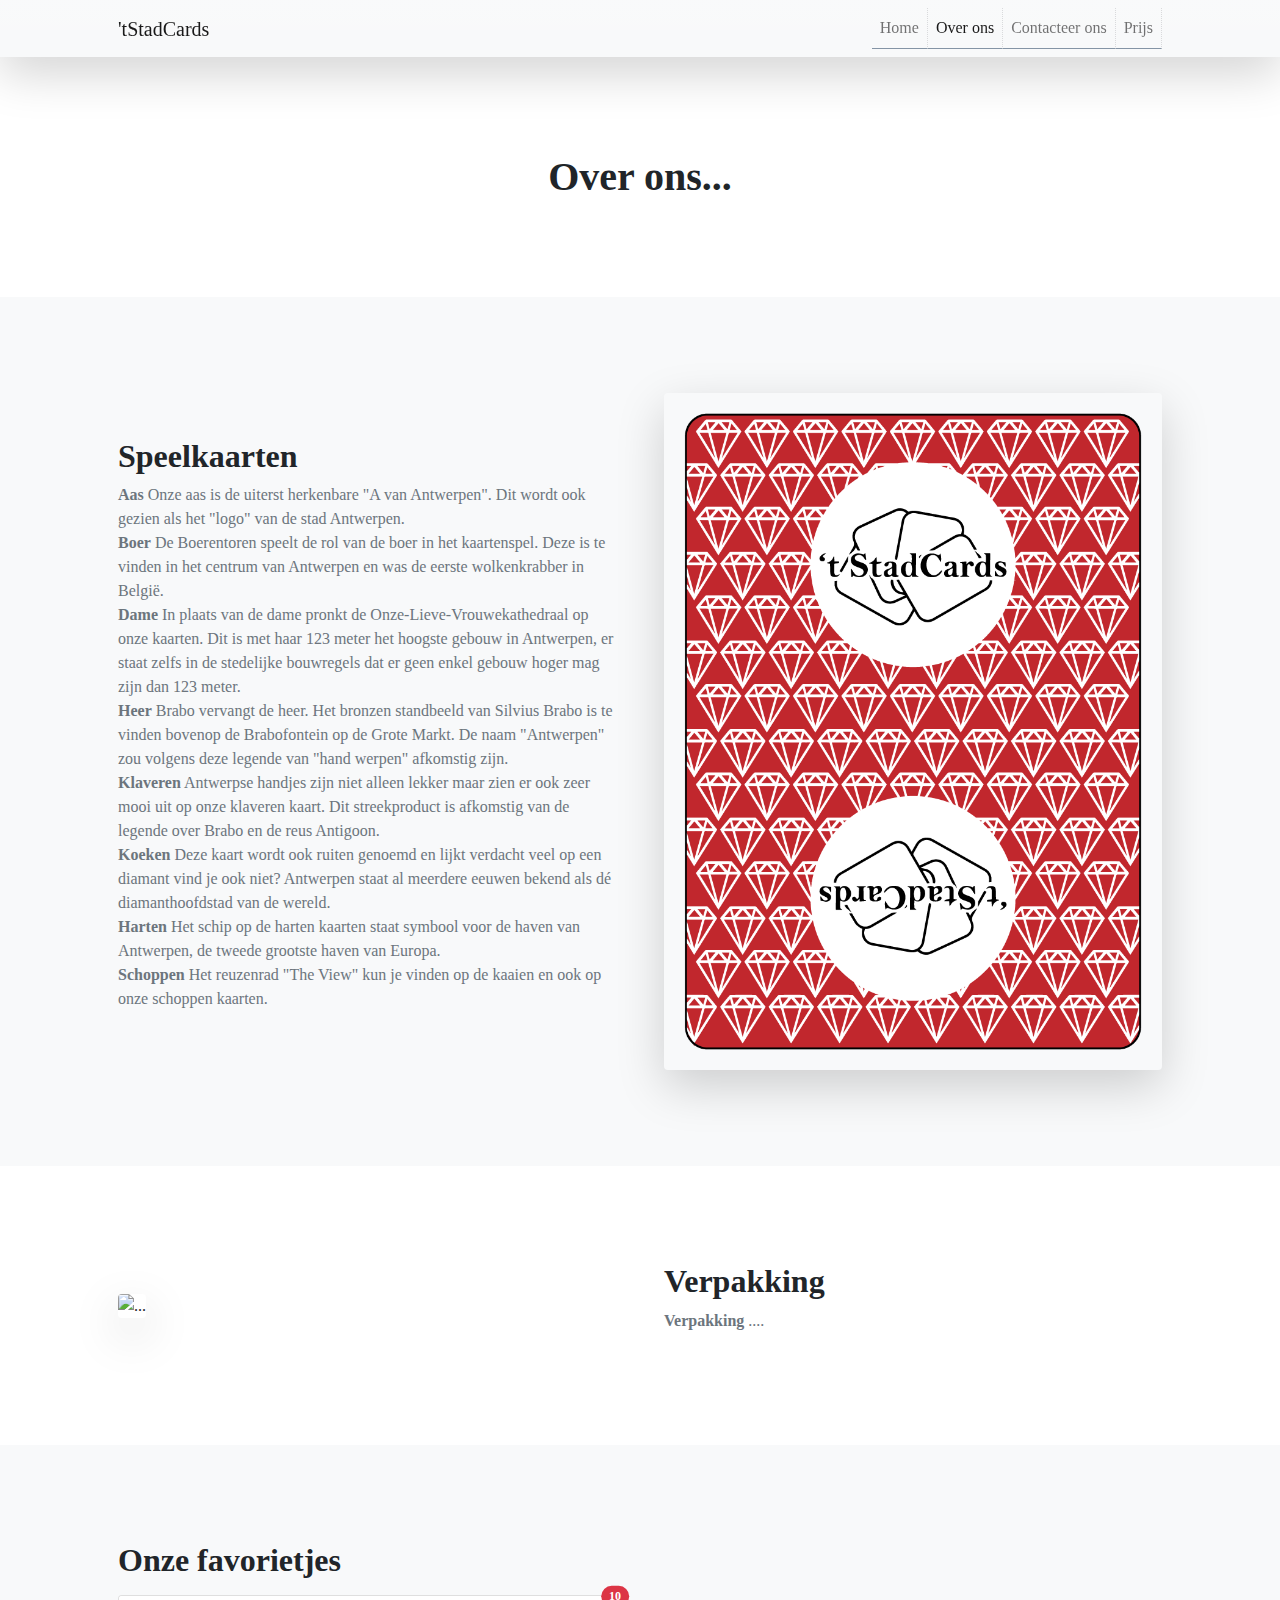
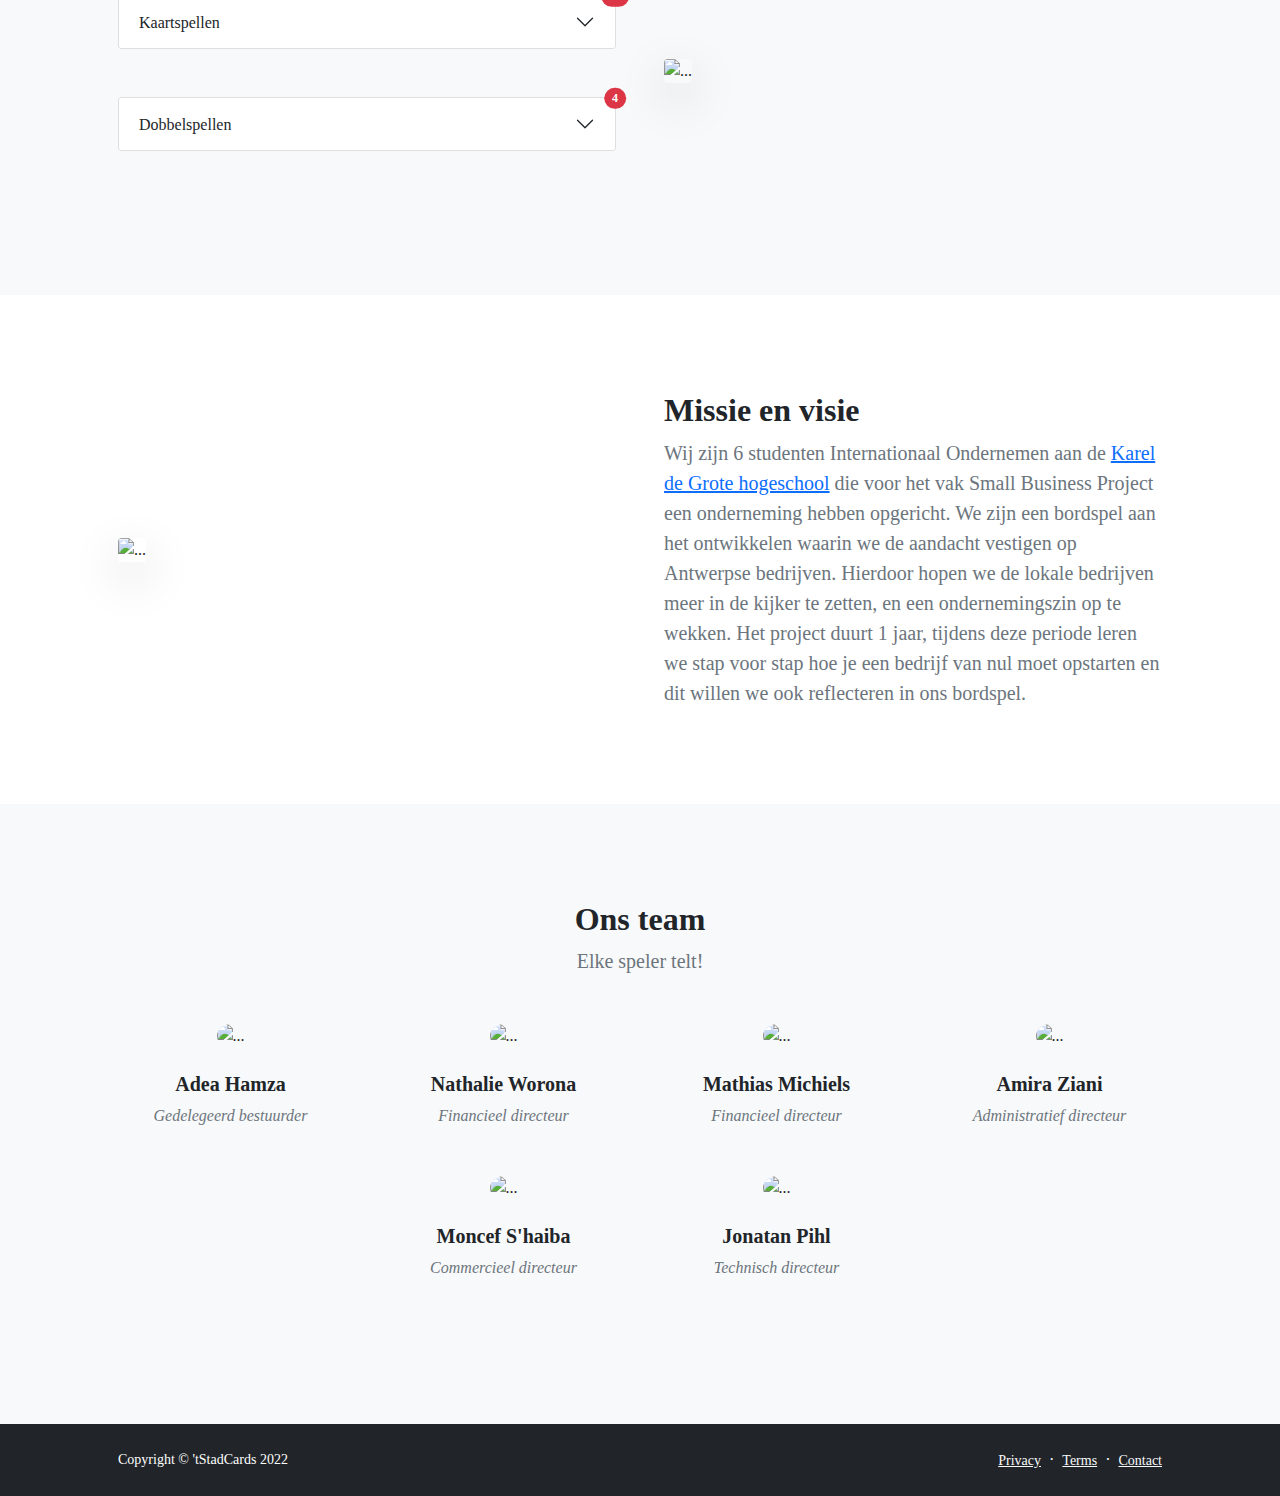
==== about.html @ 0d58ebf9 "Update about.html" ====
<!DOCTYPE html>
<html lang="en">
    <head>
        <meta charset="utf-8" />
        <meta name="viewport" content="width=device-width, initial-scale=1, shrink-to-fit=no" />
        <meta name="description" content="" />
        <meta name="author" content="" />
        <title>-= 'tStadCards =-</title>
        <!-- Fontawesome -->
        <link rel="stylesheet" type="text/css" href="https://use.fontawesome.com/releases/v6.1.1/css/all.css">
        <!-- Favicon-->
        <link rel="icon" type="image/x-icon" href="assets/favicon.ico" />
        <!-- Bootstrap icons-->
        <link href="https://cdn.jsdelivr.net/npm/bootstrap-icons@1.5.0/font/bootstrap-icons.css" rel="stylesheet" />
        <!-- Core theme CSS (includes Bootstrap)-->
        <link href="css/styles.css" rel="stylesheet" />
        
    </head>
    <body class="d-flex flex-column">
        <main class="flex-shrink-0">
            <!-- Navigation-->
            <nav class="navbar navbar-expand-lg navbar-light bg-light bg-gradient sticky-top shadow-lg">
                <div class="container px-5">
                    <a class="navbar-brand" href="index.html">'tStadCards</a>
                    <button class="navbar-toggler" type="button" data-bs-toggle="collapse" data-bs-target="#navbarSupportedContent" aria-controls="navbarSupportedContent" aria-expanded="false" aria-label="Toggle navigation"><span class="navbar-toggler-icon"></span></button>
                    <div class="collapse navbar-collapse" id="navbarSupportedContent">
                        <ul class="navbar-nav ms-auto mb-2 mb-lg-0">
                            <li class="nav-item"><a class="nav-link nav-tabs" href="index.html">Home</a></li>
                            <li class="nav-item"><a class="nav-link nav-tabs active" href="about.html">Over ons</a></li>
                            <li class="nav-item"><a class="nav-link nav-tabs" href="contact.html">Contacteer ons</a></li>
                            <li class="nav-item"><a class="nav-link nav-tabs" href="pricing.html">Prijs</a></li>
                        </ul>
                    </div>
                </div>
            </nav>
            <!-- Header-->
            <header class="py-5">
                <div class="container px-5">
                    <div class="row justify-content-center">
                        <div class="col-lg-8 col-xxl-6">
                            <div class="text-center my-5">
                                <h1 class="fw-bolder mb-3">Over ons...</h1>
                                <!-- <p class="lead fw-normal text-muted mb-4">...</p>
                                <a class="btn btn-primary btn-lg" href="#scroll-target">(Volgt nog)</a> -->
                            </div>
                        </div>
                    </div>
                </div>
            </header>
            <!-- About section Spelkaarten-->
            <section class="py-5 bg-light" id="spelkaarten">
                <div class="container px-5 my-5">
                    <div class="row gx-5 align-items-center">
                        <div class="col-lg-6  order-first order-lg-last"><img class="img-fluid rounded mb-5 mb-lg-0 shadow-lg" height="400" src="./images/Kaartspel Nathaly-53.png" alt="..." /></div>
                        <div class="col-lg-6">
                            <h2 class="fw-bolder">Speelkaarten</h2>
                            <p class="lead fw-normal text-muted mb-0">
                                <p class="fw-normal text-muted mb-0"><b>Aas</b> Onze aas is de uiterst herkenbare "A van Antwerpen". Dit wordt ook gezien als het "logo" van de stad Antwerpen.</p>
                                <p class="fw-normal text-muted mb-0"><b>Boer</b> De Boerentoren speelt de rol van de boer in het kaartenspel. Deze is te vinden in het centrum van Antwerpen en was de eerste wolkenkrabber in België.</p>
                                <p class="fw-normal text-muted mb-0"><b>Dame</b> In plaats van de dame pronkt de Onze-Lieve-Vrouwekathedraal op onze kaarten. Dit is met haar 123 meter het hoogste gebouw in Antwerpen, er staat zelfs in de stedelijke bouwregels dat er geen enkel gebouw hoger mag zijn dan 123 meter.</p>
                                <p class="fw-normal text-muted mb-0"><b>Heer</b> Brabo vervangt de heer. Het bronzen standbeeld van Silvius Brabo is te vinden bovenop de Brabofontein op de Grote Markt. De naam "Antwerpen" zou volgens deze legende van "hand werpen" afkomstig zijn.</p>

                                <p class="fw-normal text-muted mb-0"><b>Klaveren</b> Antwerpse handjes zijn niet alleen lekker maar zien er ook zeer mooi uit op onze klaveren kaart. Dit streekproduct is afkomstig van de legende over Brabo en de reus Antigoon.</p>
                                <p class="fw-normal text-muted mb-0"><b>Koeken</b> Deze kaart wordt ook ruiten genoemd en lijkt verdacht veel op een diamant vind je ook niet? Antwerpen staat al meerdere eeuwen bekend als dé diamanthoofdstad van de wereld.</p>
                                <p class="fw-normal text-muted mb-0"><b>Harten</b> Het schip op de harten kaarten staat symbool voor de haven van Antwerpen, de tweede grootste haven van Europa.</p>
                                <p class="fw-normal text-muted mb-0"><b>Schoppen</b> Het reuzenrad "The View" kun je vinden op de kaaien en ook op onze schoppen kaarten.</p>
                            </p>
                        </div>
                    </div>
                </div>
            </section>
            <!-- About section Verpakking-->
            <section class="py-5" id="verpakking">
                <div class="container px-5 my-5">
                    <div class="row gx-5 align-items-center">
                        <div class="col-lg-6"><img class="img-fluid rounded mb-5 mb-lg-0 shadow-lg" height="400" src="https://images.unsplash.com/photo-1577705998148-6da4f3963bc8" alt="..." /></div>
                        <div class="col-lg-6">
                            <h2 class="fw-bolder">Verpakking</h2>
                            <p class="lead fw-normal text-muted mb-0">
                                <p class="fw-normal text-muted mb-0"><b>Verpakking</b> .... </p>
                                <!-- <p class="fw-normal text-muted mb-0"><b>Waterpoort:</b> Neen, deze pion is niet de Arc de Triomphe. Dit is de Waterpoort, te vinden op de Gillisplaats in 't Zuid. In 1624 werd ze opgericht als ereboog voor koning Filips IV, de poort is gebouwd op de Vlasmarkt door Hubrecht van den Eynde. Hoewel het onderwerp aan Rubens wordt toegeschreven, is er geen bewijs van zijn betrokkenheid. Ze kreeg de bijnaam “de wandelende poort doordat ze zoveel is verplaatst. </p>
                                <p class="fw-normal text-muted mb-0"><b>Boerentoren:</b> Iedereen die al eens in Antwerpen is geweest zal dit gebouw zeker al eens hebben gezien. Het bouwwerk was voltooid in 1931 en was de eerste wolkenkrabber in België en destijds ook het hoogste torengebouw in Europa. Vroeger in Antwerpen werd ook gezegd dat hij zijn naam heeft gekregen doordat hij gebouwd was met het geld dat gestolen was van de boeren. </p>
                                <p class="fw-normal text-muted mb-0"><b>Brabofontein:</b> Het bronzen standbeeld van Silvius Brabo te vinden voor het stadhuis op de Grote Markt is zonder sprake een van de meest iconische bezienswaardigheden van Antwerpen. Afkomstig van de legende van Brabo waar er een reus is genaamd Druon Antigoon die de hand van onwillige tolbetalers afhakte en in de Schelde wierp. Brabo doodde de reus en hakte diens hand af, welke hij in de rivier gooide. Antwerpen zou volgens deze legende van “Hand werpen” afkomstig zijn. </p>
                                <p class="fw-normal text-muted mb-0"><b>Lange Wapper:</b> Aan de ingang van het Steen, het oudst bewaarde gebouw van Antwerpen, vind je een standbeeld van een lange man. Dit is Lange Wapper, afkomstig van vele sagen waar hij de kwelgeest in speelt. Hij is berucht door 's nachts dronkaards te achtervolgen. Eerst is hij klein, maar hij kan zich steeds groter maken tot hij groter is dan de huizen. </p>
                                <p class="fw-normal text-muted mb-0"><b>Peter Paul Rubens:</b> Hij wordt gezien als een van de grootste barokschilders aller tijden en was ook de allereerste Vlaming die een eigen standbeeld kreeg. Dit standbeeld is te vinden recht in het midden van de Groenplaats, omringd door veel gezellige restaurants en cafés is dit een van de gezelligste plekken van 't Stad.  </p>
                                <p class="fw-normal text-muted mb-0"><b>MAS:</b> Gelegen in de oude haven op het Eilandje en met in de buurt de “Room of Riddles” escaperoom, Red Star Line museum, Het Stadsmagazijn en talloze cafés en restaurants, is dit de perfecte locatie voor een leuk uitstapje of teambuilding. </p> -->
                            </p>
                        </div>
                    </div>
                </div>
            </section>
            <!-- About section Spelregels-->
            <section class="py-5 bg-light" id="spelregels">
                <div class="container px-5 my-5">
                    <div class="row gx-5 align-items-center">
                        <div class="col-lg-6 order-first order-lg-last"><img class="img-fluid rounded mb-5 mb-lg-0 shadow-lg" height="400" src="https://images.unsplash.com/photo-1580893211123-627e0262be3a" alt="..." /></div>
                        <div class="col-lg-6">
                            <!-- <h2 class="fw-bolder">Onze favorietjes</h2> -->
                            <h2 class="fw-bolder mb-3">Onze favorietjes</h2>

                            <p class="lead fw-normal text-muted mb-0">
                                <div class="accordion mb-5" id="accordionMain_kaart">
                                    <div class="accordion-item">
                                        <h3 class="accordion-header" id="headingMain"><button class="accordion-button collapsed" type="button" data-bs-toggle="collapse" data-bs-target="#collapseMain" aria-expanded="false" aria-controls="collapseMain">Kaartspellen <div class="position-absolute top-0 start-100 translate-middle badge rounded-pill bg-danger">10</div></button></h3>
                                        <div class="accordion-collapse collapse" id="collapseMain" aria-labelledby="headingMain" data-bs-parent="#accordionMain_kaart">
                                            <div class="accordion-body">
                                                <div class="accordion mb-5" id="accordion_kaart">
                                                    <div class="accordion-item">
                                                        <h3 class="accordion-header" id="headingOne"><button class="accordion-button collapsed" type="button" data-bs-toggle="collapse" data-bs-target="#collapseOne" aria-expanded="false" aria-controls="collapseOne">Paardenrace</button></h3>
                                                        <div class="accordion-collapse collapse" id="collapseOne" aria-labelledby="headingOne" data-bs-parent="#accordion_kaart">
                                                            <div class="accordion-body">
                                                                <p><strong>Drankspel Paardenrace - De Spelregels!</strong><br>
                                                                Het drankspel komt voort vanuit het inzetten op paarden bij wedstrijden. Tijdens het spel zit je in een paardenrace en met goed geluk behaalt jou paard als eerste de eindstreep voor de andere paarden! Het paard dat als eerst over de eindstreep galoppeert, heeft gewonnen. De andere inzetten moeten de inzet van het winnende paard drinken. Hoe werkt het nou precies? Lees snel verder!
                                                                </p>
                                                                
                                                                <p><strong>Wat heb je nodig voor Paardenrace?</strong><br>
                                                                Je hebt de volgende dingen nodig bij het drankspel paardenrace:
                                                                <ul>
                                                                    <li>Een pakje speelkaarten zonder jokers (zie onze speciale edities kaartspellen)</li>
                                                                    <li>Drank: bier, wijn en/of shots</li>
                                                                    <li>Een gezellige groep spelers van 4 personen</li>
                                                                </ul>
                                                                </p>

                                                                <p><strong>Spelverloop Paardenrace drankspel</strong><br>
                                                                Bij het paardenrace drankspel leg je de vier azen op een rij. Iedere speler kiest een aas, dit is zijn of haar paard: schoppen, klaver, harten of ruiten. Iedere speler zet je een aantal slokken in op de gekozen aas. Dit is de inzet op jouw “paard”, deze inzet betaald je door deze slokken zelf (vooraf aan het spel) te drinken.
                                                                </p>

                                                                <p><strong>Stap voor stap paardenrace drankspel</strong>
                                                                <ul>
                                                                    <li>Schud de kaarten, maar houd de azen nog even apart.</li>
                                                                    <li>Leg zeven kaarten onder elkaar (horizontaal) op de kop op tafel neer.</li>
                                                                    <li>Leg hieronder de vier azen open op tafel.</li>
                                                                    <li>Iedere speler pakt om de beurt een kaart van de stapel. Kijk welke soort de kaart is: schoppen, klaver, harten of ruiten. Als de soort van de kaart overeen komt met het “paard” waar jij op in hebt gezet, mag jouw aas een stap naar voren. Hiermee komt jouw aas op dezelfde rij als de eerste van de zeven omgekeerde kaarten.</li>
                                                                    <li>Wanneer alle paarden (de azen) langs de eerste kaart zijn gegaloppeerd, wordt deze eerste kaart omgedraaid. Bekijk dan opnieuw het soort van deze kaart, is dit het soort van jouw paard? Dan moet je een stap naar achteren!</li>
                                                                    <li>Wie als eerst de zevende kaart passeert en dus over de finish gaat, wint. De spelers van wie het paard heeft verloren, moeten de inzet van de winnaar én hun eigen inzet drinken! Proost!</li>
                                                                </ul>
                                                                </p>
                                                            </div>
                                                        </div>
                                                    </div>
                                                    <div class="accordion-item">
                                                        <h3 class="accordion-header" id="headingTwo"><button class="accordion-button collapsed" type="button" data-bs-toggle="collapse" data-bs-target="#collapseTwo" aria-expanded="false" aria-controls="collapseTwo">Circle of death/Kingsen</button></h3>
                                                        <div class="accordion-collapse collapse" id="collapseTwo" aria-labelledby="headingTwo" data-bs-parent="#accordion_kaart">
                                                            <div class="accordion-body">
                                                                <!-- https://drankspelletjes.be/drankspelletjes/104 -->
                                                                <p><strong>Circle of death/Kingsen - Uitleg</strong></p>

                                                                <p>Circle of Death is een echte klassieker en wie het al gespeeld heeft, weet wel waarom. Het leidt tot hilarische situaties, kan met heel grote groepen gespeeld worden en elk spel is anders.</p>
                                                                <p>De <strong>setup</strong> is simpel: een gevuld glas in het midden van de tafel omringd door een spel gedekte kaarten. Als je veel tijd hebt, kan je er ook 2 gebruiken. Pas wel op! De kaarten moeten een cirkel zonder onderbreking vormen. Eventuele jokers haal je er uit.</p>
                                                                <p>Het <strong>verloop</strong> van het spel: elk om de beurt trekt een speler een kaart tot iemand ervoor zorgt dat er een gat in de cirkel komt. Deze onhandige speler moet het glas in het midden binnenkappen. Aan elke kaart hangt een actie vast die direct uitgevoerd moet worden door wie hem getrokken heeft. De kleur van de kaart maakt niet uit.</p>
                                                                <p>Dit zijn alle acties:<br>
                                                                    <ul>
                                                                        <li><strong>2 for you</strong> je deelt een slok uit.</li>
                                                                        <li><strong>3 for me</strong>: je neemt zelf een slok.</li>
                                                                        <li><strong>4 to the floor</strong>: elke speler moet zo snel mogelijk de vloer aanraken. De laatste die hierin slaagt, neemt een slok.</li>
                                                                        <li><strong>5 for the wives</strong>: elke vrouw die meespeelt, drinkt een slok.</li>
                                                                        <li><strong>6 for the dicks</strong>: elke man die meespeelt, drinkt een slok.</li>
                                                                        <li><strong>7 to heaven</strong>: zelfde als 4, maar bij een 7 moet iedereen naar boven wijzen.</li>
                                                                        <li><strong>8 pick a mate</strong>: je kiest iemand uit om jouw 'drinking mate' te zijn. Vanaf nu als 1 van jullie 2 moet drinken, moet de andere ook drinken.</li>
                                                                        <li><strong>9 for the rhyme</strong>: je kiest een woord uit waarna de speler na jou er een rijmwoord op moet zeggen. De speler daarna ook, enzovoort. Als je niets meer weet of iets zegt dat al gezegd is, moet je drinken!</li>
                                                                        <li><strong>Categorie (10)</strong>: zelfde als 9, maar je kiest een categorie waarvan men iets moet opsommen, bv. automerken of diersoorten.</li>
                                                                        <li><strong>Regel (bij een boer)</strong>: je verzint een regel die voor de rest van het spel door iedereen gevolgd moet worden. Wees creatief! De standaardstraf voor wie een regel breekt, is een slok drinken, maar ook hierin kan je variëren.</li>
                                                                        <li><strong>Question Bitch (bij een dame)</strong>: tot dat iemand anders een dame trekt, heb jij de eer question bitch te zijn. Iedereen die een antwoord geeft als je hen een vraag stelt, moet drinken.</li>
                                                                        <li><strong>Thumb King (bij een koning)</strong>: op elk moment mag je als thumb king je duim op tafel leggen en de rest van de spelers moet dit ook doen. De laatste die het doet, moet drinken. Je mag dit doen tot er iemand anders een koning trekt.</li>
                                                                    </ul>
                                                                </p>
                                                            </div>
                                                        </div>
                                                    </div>
                                                    <div class="accordion-item">
                                                        <h3 class="accordion-header" id="headingThree"><button class="accordion-button collapsed" type="button" data-bs-toggle="collapse" data-bs-target="#collapseThree" aria-expanded="false" aria-controls="collapseThree">Blackjack</button></h3>
                                                        <div class="accordion-collapse collapse" id="collapseThree" aria-labelledby="headingThree" data-bs-parent="#accordion_kaart">
                                                            <div class="accordion-body">
                                                                <p><strong>Blackjack - uitleg</strong></p>
                                                                <p>...</p>
                                                            </div>
                                                        </div>
                                                    </div>
                                                    <div class="accordion-item">
                                                        <h3 class="accordion-header" id="heading4"><button class="accordion-button collapsed" type="button" data-bs-toggle="collapse" data-bs-target="#collapse4" aria-expanded="false" aria-controls="collapse4">Bussen</button></h3>
                                                        <div class="accordion-collapse collapse" id="collapse4" aria-labelledby="heading4" data-bs-parent="#accordion_kaart">
                                                            <div class="accordion-body">
                                                                <!-- https://drankspelletjes.be/drankspelletjes/22 -->
                                                                <p><strong>Bussen - uitleg</strong></p>
                                                                <p><strong><i>Fase I</i></strong></p>
                                                                <p>Bussen begin je met een geschud pak kaarten.</p>
                                                                <p>Dan raadt de eerste persoon of de bovenste kaart zwart of rood zal zijn. Hij/zij moet drinken indien fout. Vervolgens raadt de volgende speler of de volgende kaart hoger of lager zal zijn dan deze kaart. Indien fout, drinken. De volgende speler moet dan raden of de volgende kaart tussen de twee zopas gelegde kaarten zal liggen.</p>
                                                                <p>Het patroon wordt waarschijnlijk al duidelijk. Telkens je fout bent, moet je drinken. Nu kijk je naar de symbolen van de drie kaarten die al op tafel liggen en gok je of het symbool van de volgende kaart al op de tafel ligt of niet.</p>
                                                                <p>Hierna ga je over naar de tweede fase, een vorm van de bieramide.</p>

                                                                <strong><i>Fase II</i></strong>
                                                                <p>Je legt een piramide van 15 kaarten (5 - 4 - 3 - 2 - 1) met de voorkant naar beneden gericht op tafel en je verdeelt de rest van de pak onder de spelers.</p>
                                                                <p>Hierna draai je de onderste rij om en mogen spelers, die een kaart gelijk aan 1 van deze kaarten hebben, hun kaart erop leggen. Per weggelegd kaart mogen ze ook een slok uitdelen. Dan draai je de rij van vier kaarten om en mogen de spelers per weggelegde kaart 2 slokken uitdelen, enzovoort...</p>
                                                                <p>Wie op het einde van het spel de meeste kaarten over heeft, moet de bus in!</p>
                                                                <p>In de bus moet de speler een rij zien te krijgen van 7 kaarten. Deze wordt gevormd door 6 keer te raden of de volgende kaart hoger of lager zal zijn dan die ervoor. Eens dit lukt, mag je uit de bus. Pas op, want wanneer je mist, moet je weer helemaal van in het begin starten en het aantal slokken/ad fundums drinken die de bus al lang was.</p>

                                                            </div>
                                                        </div>
                                                    </div>
                                                    <div class="accordion-item">
                                                        <h3 class="accordion-header" id="heading5"><button class="accordion-button collapsed" type="button" data-bs-toggle="collapse" data-bs-target="#collapse5" aria-expanded="false" aria-controls="collapse5">Mexen</button></h3>
                                                        <div class="accordion-collapse collapse" id="collapse5" aria-labelledby="heading5" data-bs-parent="#accordion_kaart">
                                                            <div class="accordion-body">
                                                                <p><strong>Mexen - uitleg</strong></p>
                                                                <p>...</p>
                                                            </div>
                                                        </div>
                                                    </div>
                                                    <div class="accordion-item">
                                                        <h3 class="accordion-header" id="heading6"><button class="accordion-button collapsed" type="button" data-bs-toggle="collapse" data-bs-target="#collapse6" aria-expanded="false" aria-controls="collapse6">Wippen</button></h3>
                                                        <div class="accordion-collapse collapse" id="collapse6" aria-labelledby="heading6" data-bs-parent="#accordion_kaart">
                                                            <div class="accordion-body">
                                                                <p><strong>Wippen - uitleg</strong></p>
                                                                <p>...</p>
                                                            </div>
                                                        </div>
                                                    </div>
                                                    <div class="accordion-item">
                                                        <h3 class="accordion-header" id="heading7"><button class="accordion-button collapsed" type="button" data-bs-toggle="collapse" data-bs-target="#collapse7" aria-expanded="false" aria-controls="collapse7">Briquette/hogerlager</button></h3>
                                                        <div class="accordion-collapse collapse" id="collapse7" aria-labelledby="heading7" data-bs-parent="#accordion_kaart">
                                                            <div class="accordion-body">
                                                                <p><strong>Hoger of Lager - Uitleg</strong></p>
                                                                <p>Het drankspel Hoger of lager wordt net zoals het gewone Hoger of lager gespeeld, maar wie fout is, moet drinken.</p>
                                                                <p>Je legt dus een geschud pak kaarten op tafel en legt de bovenste kaart op tafel. Je raadt vervolgens om de beurt of de volgende kaart hoger of lager zal zijn.</p>
                                                                <p>Wie fout is, neemt een slok!</p>
                                                            </div>
                                                        </div>
                                                    </div>
                                                    <div class="accordion-item">
                                                        <h3 class="accordion-header" id="heading8"><button class="accordion-button collapsed" type="button" data-bs-toggle="collapse" data-bs-target="#collapse8" aria-expanded="false" aria-controls="collapse8">Pesten</button></h3>
                                                        <div class="accordion-collapse collapse" id="collapse8" aria-labelledby="heading8" data-bs-parent="#accordion_kaart">
                                                            <div class="accordion-body">
                                                                <p><strong>Pesten - uitleg</strong></p>
                                                                <p>...</p>
                                                            </div>
                                                        </div>
                                                    </div>
                                                    <div class="accordion-item">
                                                        <h3 class="accordion-header" id="heading9"><button class="accordion-button collapsed" type="button" data-bs-toggle="collapse" data-bs-target="#collapse9" aria-expanded="false" aria-controls="collapse9">Ezelen</button></h3>
                                                        <div class="accordion-collapse collapse" id="collapse9" aria-labelledby="heading9" data-bs-parent="#accordion_kaart">
                                                            <div class="accordion-body">
                                                                <p><strong>Ezelen - uitleg</strong></p>
                                                                <p>...</p>
                                                            </div>
                                                        </div>
                                                    </div>
                                                    <div class="accordion-item">
                                                        <h3 class="accordion-header" id="heading10"><button class="accordion-button collapsed" type="button" data-bs-toggle="collapse" data-bs-target="#collapse10" aria-expanded="false" aria-controls="collapse10">F*ck you</button></h3>
                                                        <div class="accordion-collapse collapse" id="collapse10" aria-labelledby="heading10" data-bs-parent="#accordion_kaart">
                                                            <div class="accordion-body">
                                                                <!--can it be? https://drankspelletjes.be/drankspelletjes/87 -->
                                                                <strong><p>"F*ck the dealer</strong>"...?</p>
                                                            </div>
                                                        </div>
                                                    </div>
                                                </div>
                                               
                                            </div>
                                        </div>
                                    </div>
                                </div>
                                
                            </p>

                            <p class="lead fw-normal text-muted mb-0">
                                
                                <div class="accordion mb-5" id="accordionMain_dobbel">
                                    <div class="accordion-item">
                                        <h3 class="accordion-header" id="heading_Main"><button class="accordion-button collapsed" type="button" data-bs-toggle="collapse" data-bs-target="#collapse_Main" aria-expanded="false" aria-controls="collapse_Main">Dobbelspellen <div class="position-absolute top-0 start-100 translate-middle badge rounded-pill bg-danger">4</div></button></h3>
                                        <div class="accordion-collapse collapse" id="collapse_Main" aria-labelledby="heading_Main" data-bs-parent="#accordionMain_dobbel">
                                            <div class="accordion-body">
                                                <div class="accordion mb-5" id="accordion_dobbel">
                                                    <div class="accordion-item">
                                                        <h3 class="accordion-header" id="headingOne_2"><button class="accordion-button collapsed" type="button" data-bs-toggle="collapse" data-bs-target="#collapseOne_2" aria-expanded="false" aria-controls="collapseOne_2">Fritzen</button></h3>
                                                        <div class="accordion-collapse collapse" id="collapseOne_2" aria-labelledby="headingOne_2" data-bs-parent="#accordion_dobbel">
                                                            <div class="accordion-body">
                                                                <strong>sdfsdfsd</strong>
                                                                sdf;gjskdjf sdfkjskdfj sdfs
                                                            </div>
                                                        </div>
                                                    </div>
                                                    <div class="accordion-item">
                                                        <h3 class="accordion-header" id="headingTwo_2"><button class="accordion-button collapsed" type="button" data-bs-toggle="collapse" data-bs-target="#collapseTwo_2" aria-expanded="false" aria-controls="collapseTwo_2">Mexico</button></h3>
                                                        <div class="accordion-collapse collapse" id="collapseTwo_2" aria-labelledby="headingTwo_2" data-bs-parent="#accordion_dobbel">
                                                            <div class="accordion-body">
                                                                <strong>This is the second item's accordion body.</strong>
                                                                It is hidden by default, until the collapse plugin adds the appropriate classes that we use to style each element. These classes control the overall appearance, as well as the showing and hiding via CSS transitions. You can modify any of this with custom CSS or overriding our default variables. It's also worth noting that just about any HTML can go within the
                                                                <code>.accordion-body</code>
                                                                , though the transition does limit overflow.
                                                            </div>
                                                        </div>
                                                    </div>
                                                    <div class="accordion-item">
                                                        <h3 class="accordion-header" id="headingThree_2"><button class="accordion-button collapsed" type="button" data-bs-toggle="collapse" data-bs-target="#collapseThree_2" aria-expanded="false" aria-controls="collapseThree_2">Chuck-a-luck</button></h3>
                                                        <div class="accordion-collapse collapse" id="collapseThree_2" aria-labelledby="headingThree_2" data-bs-parent="#accordion_dobbel">
                                                            <div class="accordion-body">
                                                                <strong>This is the third item's accordion body.</strong>
                                                                It is hidden by default, until the collapse plugin adds the appropriate classes that we use to style each element. These classes control the overall appearance, as well as the showing and hiding via CSS transitions. You can modify any of this with custom CSS or overriding our default variables. It's also worth noting that just about any HTML can go within the
                                                                <code>.accordion-body</code>
                                                                , though the transition does limit overflow.
                                                            </div>
                                                        </div>
                                                    </div>
                                                    <div class="accordion-item">
                                                        <h3 class="accordion-header" id="headingFour_2"><button class="accordion-button collapsed" type="button" data-bs-toggle="collapse" data-bs-target="#collapseFour_2" aria-expanded="false" aria-controls="collapseFour_2">Kassie-zes</button></h3>
                                                        <div class="accordion-collapse collapse" id="collapseFour_2" aria-labelledby="headingFour_2" data-bs-parent="#accordion_dobbel">
                                                            <div class="accordion-body">
                                                                <strong>This is the third item's accordion body.</strong>
                                                                It is hidden by default, until the collapse plugin adds the appropriate classes that we use to style each element. These classes control the overall appearance, as well as the showing and hiding via CSS transitions. You can modify any of this with custom CSS or overriding our default variables. It's also worth noting that just about any HTML can go within the
                                                                <code>.accordion-body</code>
                                                                , though the transition does limit overflow.
                                                            </div>
                                                        </div>
                                                    </div>
                                                </div>
                                                
                                            </div>
                                        </div>
                                    </div>
                                </div>

                            </p>

                        </div>
                    </div>
                </div>
            </section>
             <!-- About section Missie en visie-->
             <section class="py-5" id="missie">
                <div class="container px-5 my-5">
                    <div class="row gx-5 align-items-center">
                        <div class="col-lg-6"><img class="img-fluid rounded mb-5 mb-lg-0 shadow-lg" width="600" src="https://images.unsplash.com/photo-1516321497487-e288fb19713f" alt="..." /></div>
                        <div class="col-lg-6">
                            <h2 class="fw-bolder">Missie en visie</h2>
                            <p class="lead fw-normal text-muted mb-0">Wij zijn 6 studenten Internationaal Ondernemen aan de <a target="_blank" href="https://www.kdg.be" data-bs-toggle="tooltip" data-bs-html="true" data-bs-title="Webpagina van Karel de Grote Hogeschool Antwerpen" data-bs-placement="bottom">Karel de Grote hogeschool</a> die voor het vak Small Business Project een onderneming hebben opgericht. We zijn een bordspel aan het ontwikkelen waarin we de aandacht vestigen op Antwerpse bedrijven. Hierdoor hopen we de lokale bedrijven meer in de kijker te zetten, en een ondernemingszin op te wekken. Het project duurt 1 jaar, tijdens deze periode leren we stap voor stap hoe je een bedrijf van nul moet opstarten en dit willen we ook reflecteren in ons bordspel.</p>
                        </div>
                    </div>
                </div>
            </section>
            <!-- Team members section-->
            <section class="py-5 bg-light" id="team">
                <div class="container px-5 my-5">
                    <div class="text-center">
                        <h2 class="fw-bolder">Ons team</h2>
                        <p class="lead fw-normal text-muted mb-5">Elke speler telt!</p>
                    </div>
                    <div class="row gx-5 row-cols-1 row-cols-sm-2 row-cols-xl-4 justify-content-center">
                        <div class="col mb-5 mb-5 mb-xl-0">
                            <div class="text-center">
                                <img class="img-fluid rounded-circle mb-4 px-4" src="https://dummyimage.com/150x150/ced4da/6c757d" alt="..." />
                                <h5 class="fw-bolder">Adea Hamza</h5>
                                <div class="fst-italic text-muted">Gedelegeerd bestuurder</div>
                            </div>
                        </div>
                        <div class="col mb-5 mb-5 mb-xl-0">
                            <div class="text-center">
                                <img class="img-fluid rounded-circle mb-4 px-4" src="https://dummyimage.com/150x150/ced4da/6c757d" alt="..." />
                                <h5 class="fw-bolder">Nathalie Worona</h5>
                                <div class="fst-italic text-muted">Financieel directeur</div>
                            </div>
                        </div>
                        <div class="col mb-5 mb-5 mb-sm-0">
                            <div class="text-center">
                                <img class="img-fluid rounded-circle mb-4 px-4" src="https://dummyimage.com/150x150/ced4da/6c757d" alt="..." />
                                <h5 class="fw-bolder">Mathias Michiels</h5>
                                <div class="fst-italic text-muted">Financieel directeur</div>
                            </div>
                        </div>
                        <div class="col mb-5">
                            <div class="text-center">
                                <img class="img-fluid rounded-circle mb-4 px-4" src="https://dummyimage.com/150x150/ced4da/6c757d" alt="..." />
                                <h5 class="fw-bolder">Amira Ziani</h5>
                                <div class="fst-italic text-muted">Administratief directeur</div>
                            </div>
                        </div>
                        <div class="col mb-5">
                            <div class="text-center">
                                <img class="img-fluid rounded-circle mb-4 px-4" src="https://dummyimage.com/150x150/ced4da/6c757d" alt="..." />
                                <h5 class="fw-bolder">Moncef S'haiba</h5>
                                <div class="fst-italic text-muted">Commercieel directeur</div>
                            </div>
                        </div>
                        <div class="col mb-5">
                            <div class="text-center">
                                <img class="img-fluid rounded-circle mb-4 px-4" src="https://dummyimage.com/150x150/ced4da/6c757d" alt="..." />
                                <h5 class="fw-bolder">Jonatan Pihl</h5>
                                <div class="fst-italic text-muted">Technisch directeur</div>
                            </div>
                        </div>
                    </div>
                </div>
            </section>
        </main>
        <!-- Footer-->
        <footer class="bg-dark py-4 mt-auto">
            <div class="container px-5">
                <div class="row align-items-center justify-content-between flex-column flex-sm-row">
                    <div class="col-auto"><div class="small m-0 text-white">Copyright &copy; 'tStadCards 2022</div></div>
                    <div class="col-auto">
                        <a class="link-light small" href="#!">Privacy</a>
                        <span class="text-white mx-1">&middot;</span>
                        <a class="link-light small" href="#!">Terms</a>
                        <span class="text-white mx-1">&middot;</span>
                        <a class="link-light small" href="contact.html">Contact</a>
                    </div>
                </div>
            </div>
        </footer>
        
        <!-- Bootstrap core JS-->
        <script src="https://cdn.jsdelivr.net/npm/bootstrap@5.1.3/dist/js/bootstrap.bundle.min.js"></script>
        <!-- Core theme JS-->
        <script src="js/scripts.js"></script>
    </body>
</html>
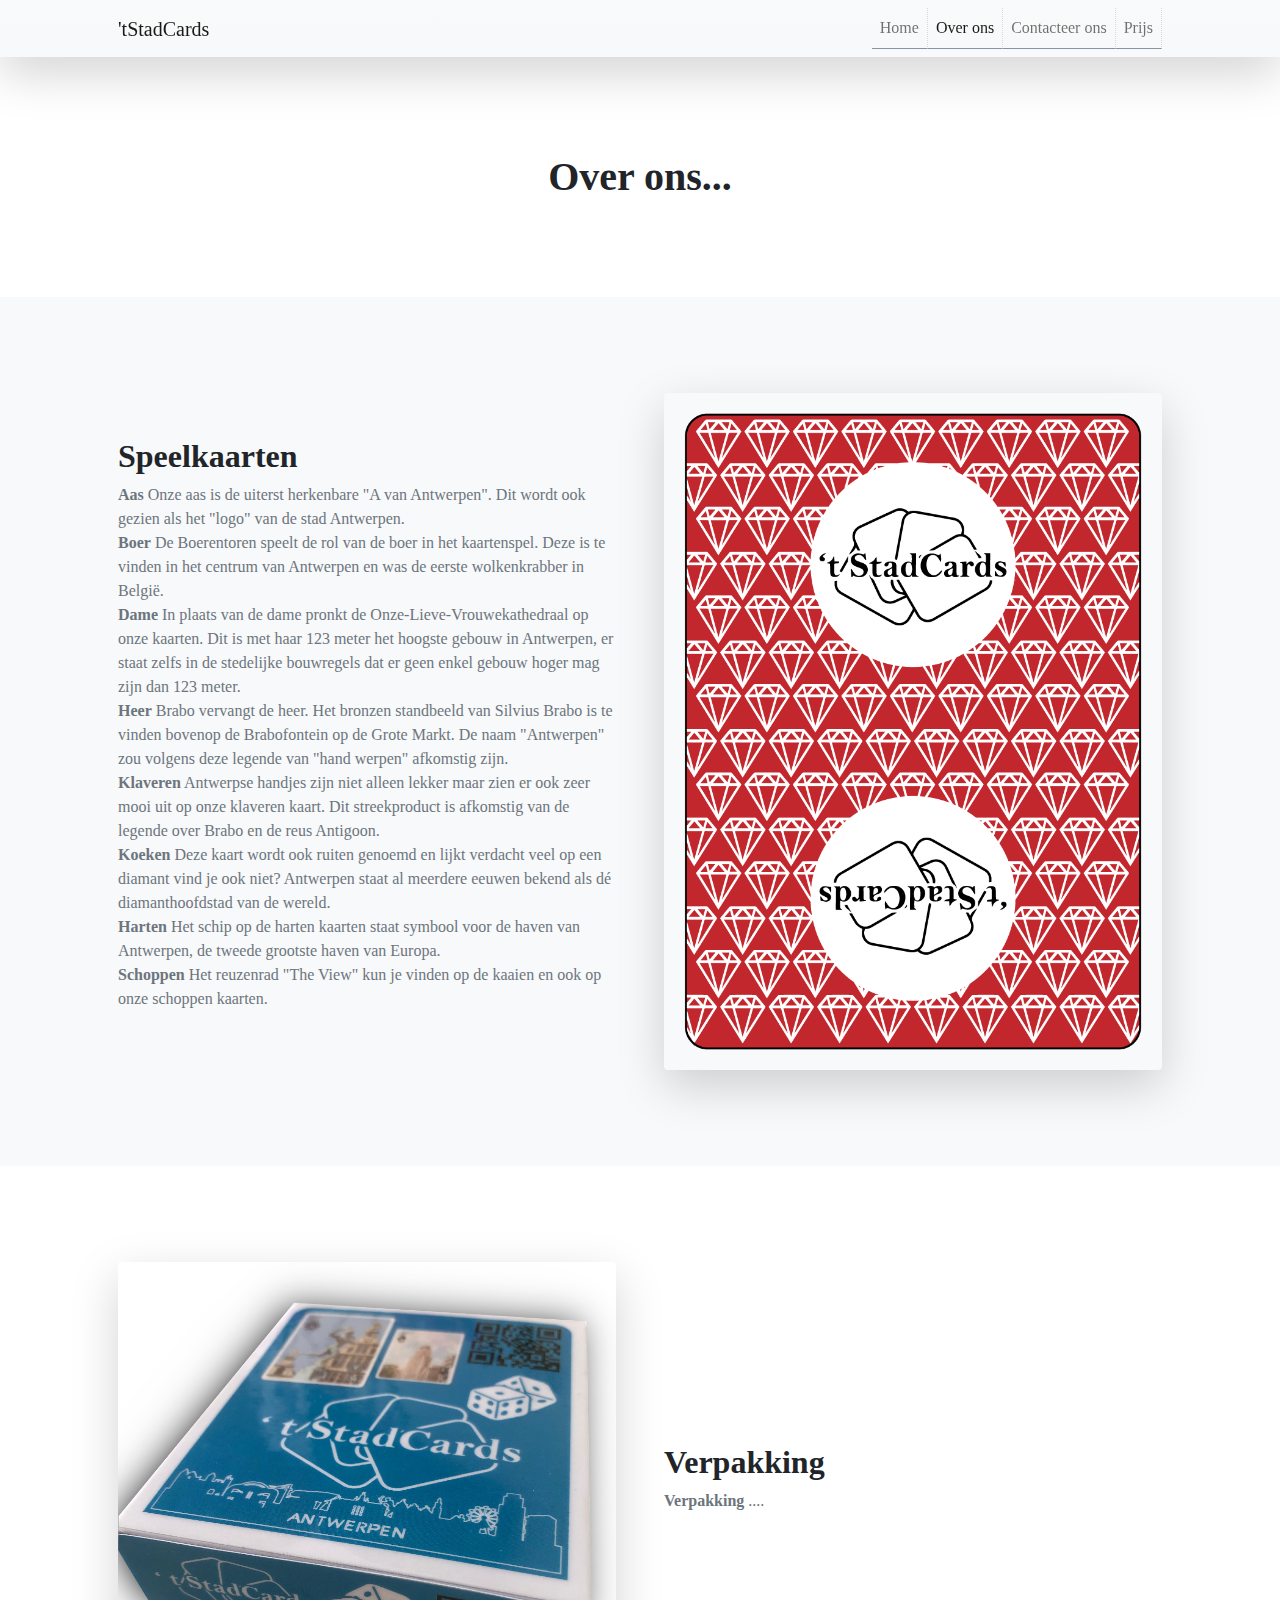
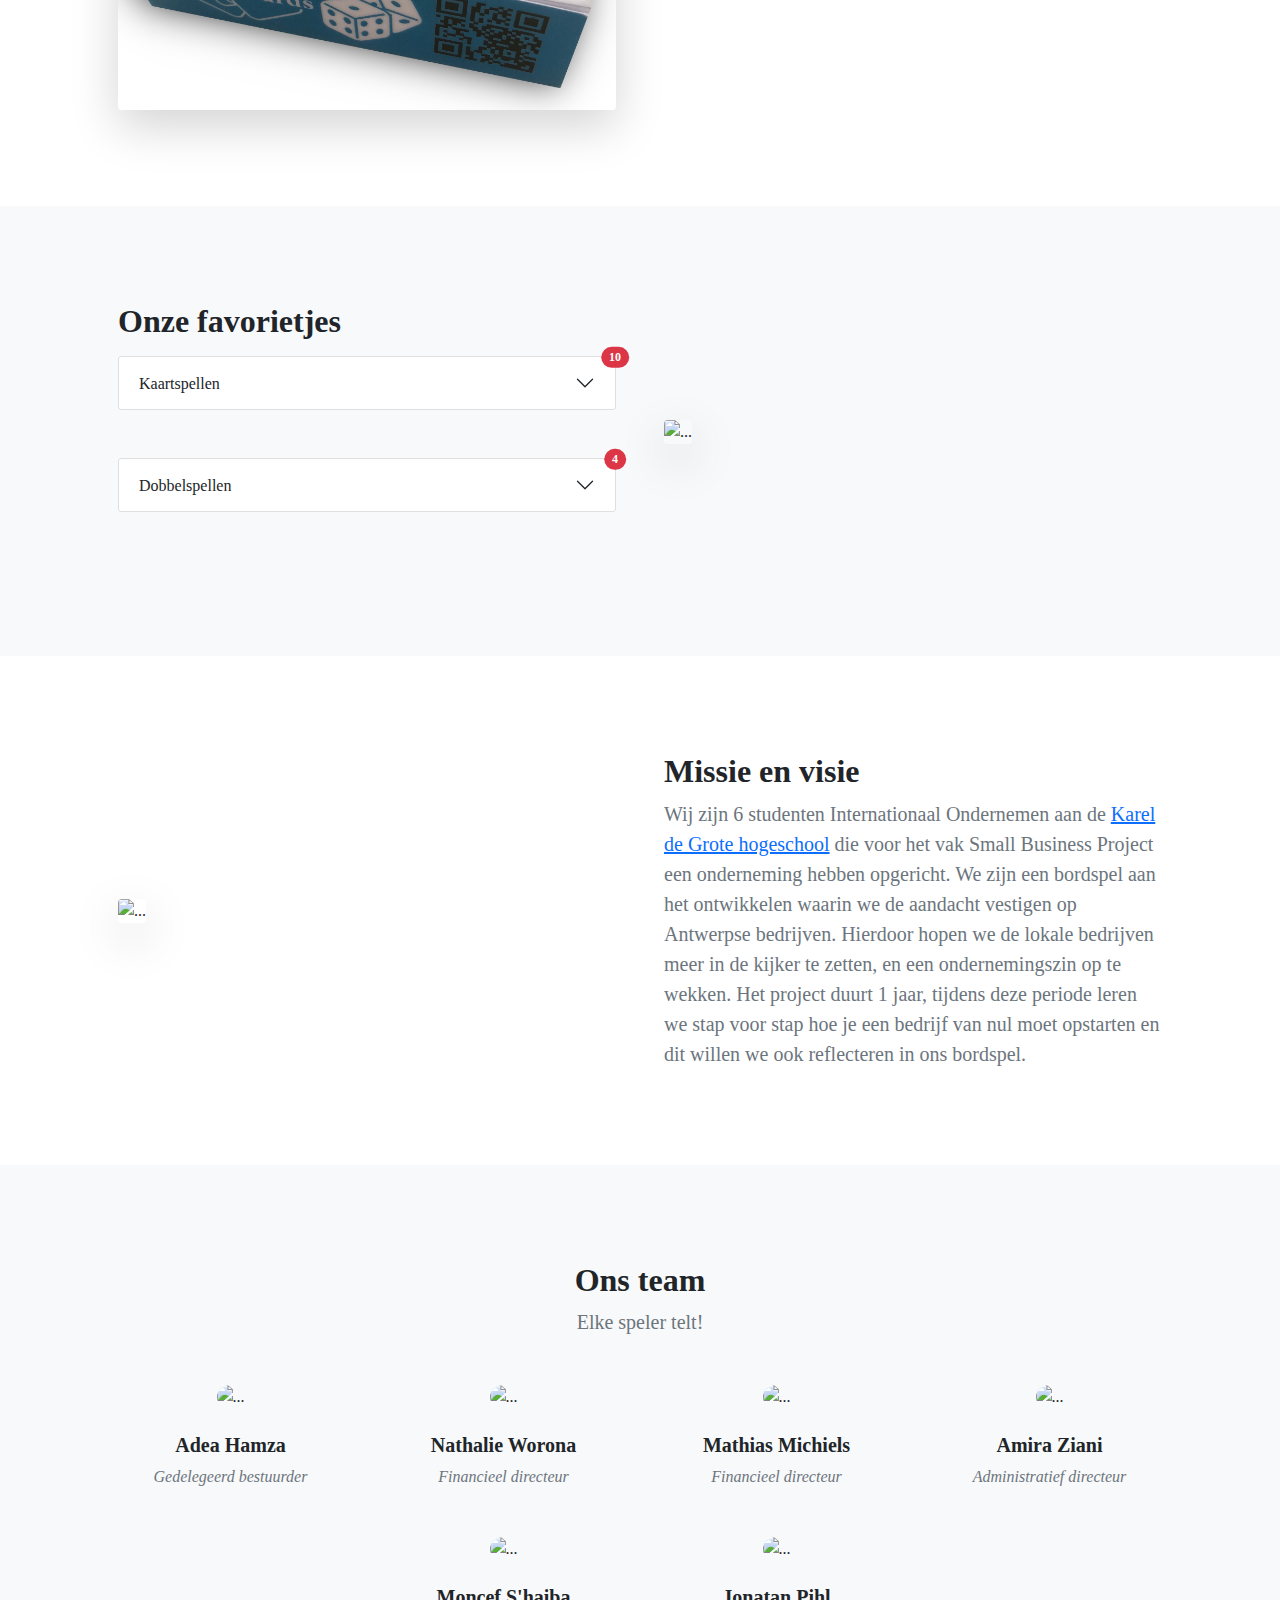
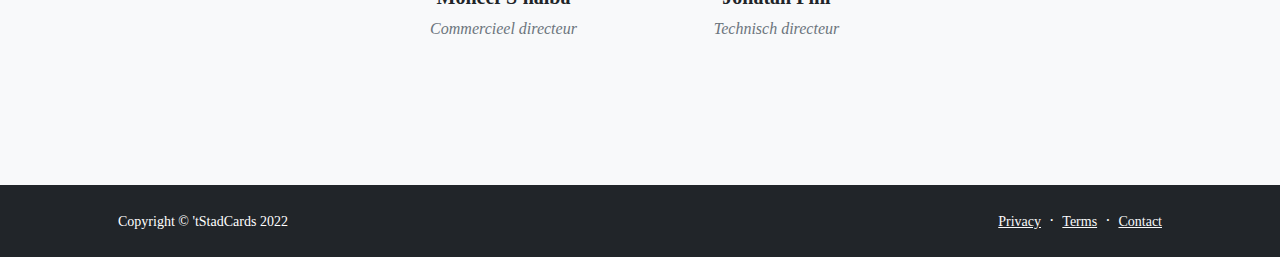
==== commit 9d4e1e92: "Update about.html" ====
--- a/about.html
+++ b/about.html
@@ -73,7 +73,8 @@
             <section class="py-5" id="verpakking">
                 <div class="container px-5 my-5">
                     <div class="row gx-5 align-items-center">
-                        <div class="col-lg-6"><img class="img-fluid rounded mb-5 mb-lg-0 shadow-lg" height="400" src="https://images.unsplash.com/photo-1577705998148-6da4f3963bc8" alt="..." /></div>
+                        <!-- <div class="col-lg-6"><img class="img-fluid rounded mb-5 mb-lg-0 shadow-lg" height="400" src="https://images.unsplash.com/photo-1577705998148-6da4f3963bc8" alt="..." /></div> -->
+                        <div class="col-lg-6"><img class="img-fluid rounded mb-5 mb-lg-0 shadow-lg" height="400" src="./images/deck_of_cards_shadow.jpg" alt="..." /></div>
                         <div class="col-lg-6">
                             <h2 class="fw-bolder">Verpakking</h2>
                             <p class="lead fw-normal text-muted mb-0">
@@ -172,8 +173,18 @@
                                                         <h3 class="accordion-header" id="headingThree"><button class="accordion-button collapsed" type="button" data-bs-toggle="collapse" data-bs-target="#collapseThree" aria-expanded="false" aria-controls="collapseThree">Blackjack</button></h3>
                                                         <div class="accordion-collapse collapse" id="collapseThree" aria-labelledby="headingThree" data-bs-parent="#accordion_kaart">
                                                             <div class="accordion-body">
-                                                                <p><strong>Blackjack - uitleg</strong></p>
-                                                                <p>...</p>
+                                                                <!-- https://www.speluitleg.com/online-casino/online-blackjack/ -->
+                                                                <strong>Blackjack - uitleg</strong>
+                                                                <p>Blackjack is één van de meest populaire casino spellen. Er bestaan verschillende soorten van dit kaartspel. Zo is er American Blackjack, 21 Burn Blackjack, Klassiek Blackjack en nog vele andere, minder bekende soorten. Het doel van het spel is heel simpel; zo dicht mogelijk, of op 21 geraken en hiermee de bank te verslaan. Het spel wordt daarom ook wel 21-en genoemd.</p>
+
+                                                                <strong>Spelregels</strong>
+                                                                <p>Het kaartspel kan met meerdere spelers worden gespeeld. Iedereen speelt individueel tegen de bank (de dealer). Allereerst krijgt elke speler één kaart gedeeld, met de waarde naar boven zodat iedereen deze van elkaar kan zien. Ook de dealer ontvangt 1 kaart. Echter wordt deze kaart gesloten opgelegd. Vervolgens krijgen alle spelers, wederom zichtbaar voor iedereen, nog een kaart gedeeld. Ook de dealer krijgt er een kaart bij. Beginnend vanaf de speler links van de dealer, mogen alle spelers beslissen of ze nog een kaart gedeeld willen krijgen om te proberen zo dicht mogelijk bij 21 te geraken. Als iedereen voorzien is van extra kaarten, wordt de hand van de dealer verder gespeeld. De dealer is verplicht een extra kaart te nemen bij 16 of minder, en zal passen bij 17 of meer.</p>
+                                                                <p>Je wint als de dealer een lager totaal heeft dan jij, of als de dealer zichzelf dood koopt, oftewel "busts". Hebben jij en de dealer een gelijk totaal? Dan blijft je inzet staan en win je niet, maar verlies je ook niet.</p>
+
+                                                                <strong>Strategie</strong>
+                                                                <p>Heb je de spelregels van Blackjack helemaal onder knie? Dan komt het aan op een goede strategie. Om er voor te zorgen dat je jouw winst met blackjack maximaliseert zijn er strategieën bedacht.</p>
+                                                                <p>De beste blackjack strategieën vind je <a target="_blank" href="https://www.top-casino.nl/casino-spelen/blackjack-strategie/" data-bs-toggle="tooltip" data-bs-html="true" data-bs-title="Blackjack strategie hier..." data-bs-placement="bottom">hier</a> of <a target="_blank" href="https://www.thegameroom.nl/casino-spellen/blackjack/" data-bs-toggle="tooltip" data-bs-html="true" data-bs-title="... of hier." data-bs-placement="bottom">hier</a>.</p>
+
                                                             </div>
                                                         </div>
                                                     </div>
@@ -211,8 +222,57 @@
                                                         <h3 class="accordion-header" id="heading6"><button class="accordion-button collapsed" type="button" data-bs-toggle="collapse" data-bs-target="#collapse6" aria-expanded="false" aria-controls="collapse6">Wippen</button></h3>
                                                         <div class="accordion-collapse collapse" id="collapse6" aria-labelledby="heading6" data-bs-parent="#accordion_kaart">
                                                             <div class="accordion-body">
-                                                                <p><strong>Wippen - uitleg</strong></p>
-                                                                <p>...</p>
+                                                                <strong>Wippen - uitleg</strong>
+                                                                <p>Een kaartspel dat kan gespeeld worden in 15 minuten en met slechts 2 spelers. Dat is net wat Wippen zo toegankelijk maakt voor liefhebbers van kaartspellen. De bedoeling is om zoveel mogelijk setjes te maken en zo het hoogst aantal punten te scoren.</p>
+
+                                                                <strong>Spelregels</strong>
+                                                                <p>Wippen kan worden gespeeld met een pak speelkaarten. Speel je met vier of meer spelers, dan kun je twee pakjes gebruiken. De jokers zijn hierbij niet nodig.  Iedere speler wordt op zijn beurt deler en geeft alle spelers vier kaarten in de hand en vier open voor op tafel (de pot).  Het doel van het spel is om zoveel mogelijk punten te verdienen. Dit kan door setjes te maken.</p>
+
+                                                                <strong>Spelverloop</strong>
+                                                                <p>Spelers spelen elk op hun beurt een kaart (slechts 1!). Dit kan op twee verschillende manieren:</p>
+                                                                <ul>
+                                                                    <li>Ze nemen een kaart met dezelfde waarde uit de pot (kleur speelt geen rol)</li>
+                                                                    <li>Er wordt een kaart bij in de pot gelegd</li>
+                                                                </ul>
+                                                                
+                                                                <p>Heeft iemand de laatste kaart uit de pot genomen, dan kan de volgende speler niet anders dan een kaart in de pot leggen.</p>
+                                                                <p>Heeft iedereen zijn vier kaarten gespeeld, dan wordt er opnieuw gedeeld. Alleen worden nu geen kaarten meer in de pot gelegd. De speler die als laatste kaarten uit de pot kon halen, krijgt nu de pot.</p>
+
+                                                                <strong>Voorbeeld 1: prentjes</strong>
+                                                                <p>Heb je een prent (bijvoorbeeld een boer) in de hand en ligt er op tafel ook een boer, dan kan je deze pakken. Met prentjes kan je immers een of meerdere prentjes van dezelfde waarde van tafel halen.</p>
+                                                                <p>Heb je echter twee boeren in je hand en liggen er twee op tafel, dan werk je het best in twee stappen. Zo kan je eerst combineren door een extra boer op de stapel te leggen. Bij de volgende beurt gebruik je je tweede boer om deze van de tafel te halen. Doe je dit niet, dan blijft de vierde boer alleen over.</p>
+
+                                                                <strong>Voorbeeld 2: getallen</strong>
+                                                                <p>Met een kaart met een bepaalde getalwaarde in de hand, mag je kaarten oprapen van de pot met een totale waarde van de gespeelde kaart. Zon kan je met een 10 in de hand dus een 8 en een 2 van tafel pakken.</p>
+
+                                                                <strong>Extra spelregels</strong>
+                                                                <p>Naast de basis spelregels komt Wippen met een aantal extra regels.</p>
+
+                                                                <strong>Combineren</strong>
+                                                                <p>Zoals in voorbeeld 2 reeds uitgelegd kan je twee of meer kaarten uit de pot optellen tot je dezelfde waarde hebt als de kaart die je hebt gespeeld uit je hand. Met prentjes kan dit niet.</p>
+
+                                                                <strong>Bouwen</strong>
+                                                                <p>In plaats van kaarten uit de pot te nemen, kan je ook bouwen. Dat is interessant als je nog hogere kaarten in je hand hebt. Hierbij worden een of meerdere kaarten uit de pot opgeteld met de kaart die de speler in de pot legt. Deze worden op een stapel gelegd. De bedoeling is dan om deze bij de volgende beurt op te nemen. Tenminste als een andere speler de waarde van de stapel niet verhoogt door zelf te bouwen (bovenbouwen). Een speler mag enkel bouwen voor iets wat hij in de hand heeft. Heb je bijvoorbeeld een 5 en een 7 in je hand, en ligt er een 2 in de pot. Dan kan je tijdens de eerste beurt bouwen door de 5 op de 2 te leggen. Bij de volgende beurt kan je dan met je 7 deze kaarten opnemen.</p>
+
+                                                                <strong>Dubbelbouwen</strong>
+                                                                <p>Dubbelbouwen is wanneer een speler een kaart aflegt in de pot en deze combineert met andere kaarten uit de pot, tot twee maal de waarde van een kaart, die men in de hand heeft. Bijvoorbeeld een speler kan in één keer met een 4 uit de hand, en een open 3, 5 en 6 in de pot dubbel bouwen voor 9, door de 4 met de 5 en de 3 met de 6 te combineren.</p>
+
+                                                                <strong>Wip</strong>
+                                                                <p>Een wip is wanneer een speler de laatste kaart uit de pot wegneemt. Een wip is goed voor 1 extra punt. Wippen is echter enkel mogelijk wanneer er nog kaarten over zijn om uit te delen.</p>
+
+                                                                <strong>Puntentelling</strong>
+                                                                <ul>
+                                                                    <li>Meeste kaarten: 2 punten</li>
+                                                                    <li>Meeste schoppen: 2 punten</li>
+                                                                    <li>Ruiten 10: 2 punten</li>
+                                                                    <li>Schoppen 2: 1 punt</li>
+                                                                    <li>Aas: 1 punt</li>
+                                                                    <li>Wip: 1 punt</li>
+                                                                </ul>
+
+                                                                <strong>Einde van het spel</strong>
+                                                                <p>Als alle kaarten verdeeld zijn is de ronde afgelopen. Nu is het aan de volgende speler aan de beurt om te delen.</p>
+
                                                             </div>
                                                         </div>
                                                     </div>
@@ -231,8 +291,28 @@
                                                         <h3 class="accordion-header" id="heading8"><button class="accordion-button collapsed" type="button" data-bs-toggle="collapse" data-bs-target="#collapse8" aria-expanded="false" aria-controls="collapse8">Pesten</button></h3>
                                                         <div class="accordion-collapse collapse" id="collapse8" aria-labelledby="heading8" data-bs-parent="#accordion_kaart">
                                                             <div class="accordion-body">
-                                                                <p><strong>Pesten - uitleg</strong></p>
-                                                                <p>...</p>
+                                                                <!-- https://www.speluitleg.com/pesten/ -->
+                                                                <strong>Pesten - uitleg</strong>
+                                                                <p>Pesten is een kaartspel wat gespeeld wordt door minimaal 2 spelers. Het doel van het spel pesten is dat je als eerste al je kaarten wegspeelt. Elke speler krijgt 7 kaarten om mee te beginnen de rest van de kaarten wordt dan de "pot". De pot wordt dan op een stapel dicht op tafel gelegt.</p>
+
+                                                                <strong>Spelregels</strong>
+                                                                <p>De bovenste kaart wordt dan omgedraaid zodat hij zichtbaar wordt. Er wordt met de klok mee gespeeld. De speler aan zet moet dan een kaart bovenop de omgedraaide kaart leggen. Bijvoorbeeld wanneer er een schoppen 7 op tafel ligt. Dan mag de speler als hij een schoppenkaart heeft deze bovenop de kaart leggen. Hij mag ook alle andere kleuren kaarten erop leggen als deze ook het getal 7 heeft. Kan de speler geen kaart erop leggen dan moet hij een kaart uit de pot pakken. Meestal is het zo dat wanneer hij een kaart uit de pot pakt en deze wel gelegd kan worden hij deze meteen mag leggen. Maar dit is een regel die van tevoren afgesproken wordt door de spelers.</p>
+                                                                <p>Wanneer een speler nog maar 1 kaart heeft dan moet hij op de tafel kloppen. Wanneer hij dit vergeet en zijn laatste kaart legt dan moet hij een van tevoren afgesproken aantal kaarten rapen uit de pot. Er zijn niet echte vaste regels hiervoor, meestal maken de spelers de regels zelf voordat ze beginnen met spelen. Het spel wordt gespeeld met een aantal pestkaarten. De spelers kiezen vaak zelf wat de pestkaarten zijn en wat ze inhouden. Het spel is afgelopen wanneer een speler al zijn kaarten kwijt is. Die speler is dan de winnaar.</p>
+
+                                                                <strong>Spelverloop</strong>
+                                                                <p>Als iemand een 2 legt dan moet de volgende speler 2 kaarten rapen uit de pot, daarna mag hij zelf een kaart leggen. Wanneer hij niet kan leggen moet hij weer een kaart rapen.</p>
+                                                                <p>Tenzij hij ook een 2 of een joker kan leggen, moet de speler na hem 4 kaarten of 7 kaarten rapen. Voor elke 2 die opgelegd worden moeten dus 2 kaarten worden geraapt, en voor elke joker die opgelegd wordt 5 kaarten.</p>
+
+                                                                <ul>
+                                                                    <li>7 blijft kleven, dat wil zeggen dat wanneer je deze kaart oplegt je kaarten mag blijven opleggen zolang dit mogelijk is.</li>
+                                                                    <li>8 wacht, als er een 8 wordt opgelegd dan moet de volgende speler een beurt overslaan</li>
+                                                                    <li>Wanneer iemand een boer opgelegd dan mag diegene beslissen met welke kleur schoppen, klaveren, ruiten of harten wordt verder gespeeld. De boer mag alleen opgelegd worden als hij dezelfde kleur heeft als de kaart die op tafel ligt. Er is ook een andere variant van het spel waarin de boer altijd opgelegd mag worden maar dan moet er wel verder gespeeld worden in de kleur van de kaart. Als er dus een harten Boer wordt opgelegd moet er verder gespeeld worden met harten.</li>
+                                                                    <li>Heer, nog een keer of heertje nog een keertje. Als er een heer wordt opgelegd dan mag de legger van de kaart nog een kaart opleggen.</li>
+                                                                    <li>Als de Aas wordt opgelegd wordt de spelrichting omgekeerd, je speelt dan niet meer met de klok mee, maar tegen de klok in.</li>
+                                                                    <li>Wanneer een joker wordt opgelegd dan moet de volgende speler aan zet 5 kaarten rapen tenzij hij zelf ook een joker of een twee kan opleggen dan moet de speler na hem 10 kaarten, of 7 kaarten rapen en ga zo maar door.</li>
+                                                                </ul>
+
+                                                                <p>Je kunt niet uitkomen met een pestkaart. Wanneer je laatste kaart een pestkaart is mag je deze niet leggen en moet je een nieuwe rapen. Je moet dan proberen je pestkaart eerst kwijt te komen.</p>
                                                             </div>
                                                         </div>
                                                     </div>
@@ -240,8 +320,19 @@
                                                         <h3 class="accordion-header" id="heading9"><button class="accordion-button collapsed" type="button" data-bs-toggle="collapse" data-bs-target="#collapse9" aria-expanded="false" aria-controls="collapse9">Ezelen</button></h3>
                                                         <div class="accordion-collapse collapse" id="collapse9" aria-labelledby="heading9" data-bs-parent="#accordion_kaart">
                                                             <div class="accordion-body">
-                                                                <p><strong>Ezelen - uitleg</strong></p>
-                                                                <p>...</p>
+                                                                <!-- https://www.speluitleg.com/ezelen/ -->
+                                                                <strong>Ezelen - uitleg</strong>
+                                                                <p>Ezelen is een leuk kaartspel voor 4 tot 8 spelers met als doel om 4 dezelfde kaarten in je hand te krijgen. Van te voren spreken de spelers een gebaar af dat aangeeft dat iemand 4 dezelfde kaarten heeft. Wanneer iemand dat gebaar maakt geeft dat dus aan dat hij/zij 4 dezelfde kaarten heeft en dan moet er gereageerd worden.</p>
+
+                                                                <strong>Spelregels</strong>
+                                                                <p>De speler die als laatste reageert krijgt een letter toegekend. De eerste letter is de E van ezel. Dit gaat zo door totdat iemand alle letters van het woord ezel heeft, wanneer dit zo is is de speler de EZEL. Vaak gaat dit dan gepaard met leuke opdrachten die gedaan worden.</p>
+                                                                <p>Er is ook een echt kaartspel uitgekomen dat Ezelen heet. In dit spel zitten 4 Ezels, deze moeten zo snel mogelijk gepakt worden wanneer er iemand 4 dezelfde kaarten heeft. Als je te laat bent bent, ben je de Ezel! De kaarten hebben vrolijke afbeeldingen van dieren. Maar Ezelen kan ook gespeeld worden met een normaal set speelkaarten.</p>
+                                                                    
+                                                                <strong>Spelverloop</strong>
+                                                                <p>Het spel begint met het sorteren van de kaarten. Wanneer er met 4 spelers gespeeld wordt moeten alle Azen, Vrouwen, en boeren uit het kaartspel gehaald worden, alleen met deze kaarten wordt het spel gespeeld. Vervolgens worden de kaarten goed geschud en verdeeld onder de 4 spelers. De spelers beslissen dan ieder voor zich welke kaarten ze willen verzamelen, en uiteindelijk 4 dezelfde kaarten te krijgen.</p>
+                                                                <p>De spelers schuiven dan om de beurt telkens een kaart die ze niet nodig hebben naar de speler links van hem. Dit gaat net zolang door totdat een speler 4 dezelfde kaarten heeft. Wanneer dit het geval is moet het gebaar dat van tevoren afgesproken is gemaakt worden. Dit kan bijvoorbeeld een hand op tafel plaatsen zijn of 1 keer in je hand klappen of je hand opsteken, het kan van alles zijn. Als het maar goed wordt afgesproken van tevoren zodat er geen misverstanden ontstaan. De speler die het gebaar als laatste gemaakt heeft krijg dan de letter E.</p>
+                                                                <p>De volgende keer als dezelfde speler verliest krijg hij dus de letter Z, dit gaat zo door totdat iemand de EZEL is. De ezel moet dan een opdracht uitvoeren. Deze kan van tevoren zijn afgesproken of erna verzonnen worden.</p>
+                                                                
                                                             </div>
                                                         </div>
                                                     </div>
@@ -275,8 +366,28 @@
                                                         <h3 class="accordion-header" id="headingOne_2"><button class="accordion-button collapsed" type="button" data-bs-toggle="collapse" data-bs-target="#collapseOne_2" aria-expanded="false" aria-controls="collapseOne_2">Fritzen</button></h3>
                                                         <div class="accordion-collapse collapse" id="collapseOne_2" aria-labelledby="headingOne_2" data-bs-parent="#accordion_dobbel">
                                                             <div class="accordion-body">
-                                                                <strong>sdfsdfsd</strong>
-                                                                sdf;gjskdjf sdfkjskdfj sdfs
+                                                                <!-- https://www.biernet.nl/fun/drankspellen/fritzen -->
+                                                                <strong>Fritzen - Uitleg</strong>
+                                                                <p>Fritzen is een tactisch dobbelspel waarbij er flink veel ge-at moet worden! Je kunt jezelf redden door slim te spelen en de juiste tactiek aan te houden...</p>
+                                                                <strong>Spelregels</strong>
+                                                                <p>Het doel van het spel is om met zes dobbelstenen 30 ogen of hoger, óf 10 ogen of lager te gooien.</p>
+
+                                                                <p>Bepaal wie het spel mag beginnen. De ronde gaat met de klok mee. Iedere speler heeft in één beurt de kans om het volgende te doen:</p>
+
+                                                                <p>Iedereen mag maximaal vijf keer gooien en mag na iedere worp één of meerdere dobbelstenen laten liggen. Er mag niet gewisseld worden van dobbelsteen, alles wat je hebt laten liggen blijft liggen! Het is natuurlijk ook mogelijk om minder dan vijf keer te gooien, als je je doel hebt bereikt (10 of lager of 30 of hoger) hoef je niet door te gooien.</p>
+                                                                
+                                                                <strong>30 of hoger</strong>
+                                                                <p>Gooi je 30, dan sta je quitte en hoef je niet te atten. Alle ogen boven de 30 die je gooit, mag je uitdelen in slokken aan één of meerdere medespelers. Gooi je onder de 30, moet je het aantal ogen onder de 30 in slokken drinken.</p>
+
+                                                                <strong>10 of hoger</strong>
+                                                                <p>Gooi je 10, sta je quitte en hoef je niet te atten. Alle ogen onder de 10 mag je in slokken uitdelen. Alle ogen die je boven de 10 gooit moet je zelf in slokken atten.</p>
+
+                                                                <strong>Extra regels:</strong>
+                                                                <ul>
+                                                                    <li>Gooi je onder de 10, mag je één van de spelers aan wie je slokken hebt uitgedeeld, nógmaals laten atten. Dit door nogmaals vijf keer te gooien met alle zes dobbelstenen. Iedere 1 die valt, mag je laten liggen en betekent een extra slok voor het slachtoffer.</li>
+                                                                    <li>Maakt het totaal van de ogen 20, na de vijfde worp, moet iedereen atten behalve degene die gooit.</li>
+                                                                </ul>
+
                                                             </div>
                                                         </div>
                                                     </div>
@@ -284,10 +395,36 @@
                                                         <h3 class="accordion-header" id="headingTwo_2"><button class="accordion-button collapsed" type="button" data-bs-toggle="collapse" data-bs-target="#collapseTwo_2" aria-expanded="false" aria-controls="collapseTwo_2">Mexico</button></h3>
                                                         <div class="accordion-collapse collapse" id="collapseTwo_2" aria-labelledby="headingTwo_2" data-bs-parent="#accordion_dobbel">
                                                             <div class="accordion-body">
-                                                                <strong>This is the second item's accordion body.</strong>
-                                                                It is hidden by default, until the collapse plugin adds the appropriate classes that we use to style each element. These classes control the overall appearance, as well as the showing and hiding via CSS transitions. You can modify any of this with custom CSS or overriding our default variables. It's also worth noting that just about any HTML can go within the
-                                                                <code>.accordion-body</code>
-                                                                , though the transition does limit overflow.
+                                                                <!-- https://drankspelopedia.fandom.com/nl/wiki/Mexico -->
+                                                                <strong>Mexico - Uitleg</strong>
+                                                                <p>Tijdens het spel wordt een pot met pintjes opgebouwd die der verliezer moet leeg drinken. Dit zijn pintjes van 25cl maar er kan ook met halve pintjes gewerkt worden om de drank hoeveelheid lager te houden. Elke ronde start je met een pintje in de pot, naargelang de worpen komen hier pintjes bij.</p>
+
+                                                                <strong>Algemeen</strong>
+                                                                <p>
+                                                                    <b>Aantal spelers</b>: 3 of meer<br>
+                                                                    <b>Benodigdheden</b>: 2 dobbelstenen (optitioneel een bak om in te dobbelen)<br>
+                                                                    <b>Doel</b>: Niet het laagste gooien.
+                                                                </p>
+
+                                                                <strong>Spelverloop</strong>
+                                                                <p>Zet de bak in het midden van de kring en leg de dobbelstenen er in.</p>
+                                                                <p>Iemand begint met gooien, de eerste persoon mag 1 tot 3 keer gooien met de dobbelstenen. Het aantal keren dat hij gooit is tevens het aantal keren dat de andere spelers mogen gooien (maar je mag altijd minder keren gooien als je goed gooit). Je laatste worp telt.</p>
+
+                                                                <strong>Telling dobbelstenen:</strong>
+                                                                <p>Je hoogste dobbelsteen telt voor de tientallen en de andere dobbelsteen voor de eenheden. Dus als je een 5 en een 4 gooit dan heb je 54, een 1 en een 6 maakt 61.</p>
+                                                                <p>Als je reeds gegooid hebt en je mag nog eens gooien, mag je ook een dobbelsteen freezen. Je gooit maar met één dobbelsteen en laat de andere dus staan. Je gooit bevoorbeeld een 6 en een 1 je mag dan de 1 laten liggen met de 6 opnieuw gooien. Als je de dobbelsteen die frozen is omstoot dan heb je pech, tafel plakt!</p>
+
+                                                                <strong>Speciale worpen:</strong>
+                                                                <ui>
+                                                                    <li>21: Roep Mexico! Als je dit gooit kan je deze ronde niet verliezen. Er komt ook eenpintje bij de pot.</li>
+                                                                    <li>31: De ronde start opnieuw bij jou (de pot start ook opnieuw).</li>
+                                                                    <li>32: Pech, dit is het laagste getal en je gaat waarschijnlijk verliezen.</li>
+                                                                    <li>Dubbel(1&1, 2&2, ..., 6&6): Je mag het getal dat je dubbel gooit in slokken uitdelen en je krijgt het als honderdtal in punten. Je mag je uit te delenslokken ook splitsen.</li>
+                                                                </ui>
+
+                                                                <p>Gooi je naast den bak of springt er een dobbelsteen uit dan moet je sowieso de pot leegdrinken.De verliezer drinkt de pot zo snel mogelijk leeg en start het volgende rondje. Als er meerdere verliezers zijn spelen ze een snel rondje: éénmaal gooien per persoon, elke mexico verhoogt de pot nog steeds, 31 gooien doet niets buiten dat je het laagste hebt gegooid.</p>
+
+
                                                             </div>
                                                         </div>
                                                     </div>
@@ -295,10 +432,8 @@
                                                         <h3 class="accordion-header" id="headingThree_2"><button class="accordion-button collapsed" type="button" data-bs-toggle="collapse" data-bs-target="#collapseThree_2" aria-expanded="false" aria-controls="collapseThree_2">Chuck-a-luck</button></h3>
                                                         <div class="accordion-collapse collapse" id="collapseThree_2" aria-labelledby="headingThree_2" data-bs-parent="#accordion_dobbel">
                                                             <div class="accordion-body">
-                                                                <strong>This is the third item's accordion body.</strong>
-                                                                It is hidden by default, until the collapse plugin adds the appropriate classes that we use to style each element. These classes control the overall appearance, as well as the showing and hiding via CSS transitions. You can modify any of this with custom CSS or overriding our default variables. It's also worth noting that just about any HTML can go within the
-                                                                <code>.accordion-body</code>
-                                                                , though the transition does limit overflow.
+                                                                <strong>Chuck-a-luck</strong>
+                                                                <p>...</p>
                                                             </div>
                                                         </div>
                                                     </div>
@@ -306,10 +441,17 @@
                                                         <h3 class="accordion-header" id="headingFour_2"><button class="accordion-button collapsed" type="button" data-bs-toggle="collapse" data-bs-target="#collapseFour_2" aria-expanded="false" aria-controls="collapseFour_2">Kassie-zes</button></h3>
                                                         <div class="accordion-collapse collapse" id="collapseFour_2" aria-labelledby="headingFour_2" data-bs-parent="#accordion_dobbel">
                                                             <div class="accordion-body">
-                                                                <strong>This is the third item's accordion body.</strong>
-                                                                It is hidden by default, until the collapse plugin adds the appropriate classes that we use to style each element. These classes control the overall appearance, as well as the showing and hiding via CSS transitions. You can modify any of this with custom CSS or overriding our default variables. It's also worth noting that just about any HTML can go within the
-                                                                <code>.accordion-body</code>
-                                                                , though the transition does limit overflow.
+                                                                <!-- https://nl.wikipedia.org/wiki/Kassie-zes -->
+                                                                <strong>Kassie-zes - Uitleg</strong>
+                                                                <p>is een eenvoudig dobbelspel. Er zijn verschillende soorten spellen met drie stenen die zo worden genoemd.</p>
+
+                                                                <ui>
+                                                                    <li>Achtereenvolgens moet er een 4, een 1 en een 6 worden gegooid. Wie dat als eerste doet is winnaar.</li>
+                                                                    <li>De eerste die 6 ogen gooit is winnaar. Combinaties (bijvoorbeeld 3 3 of 2 4, maar ook 1 2 3) gelden ook. Ook hierbij geldt: de eerste die dat voorelkaar krijgt is winnaar.</li>
+                                                                </ui>
+                                                                    
+                                                                <p>Het spel wordt vaak aan de bar gespeeld, om te bepalen wie het volgende rondje moet betalen. Het eerste deel van het woord stamt van het Engelse cast (= gooien).</p>
+
                                                             </div>
                                                         </div>
                                                     </div>
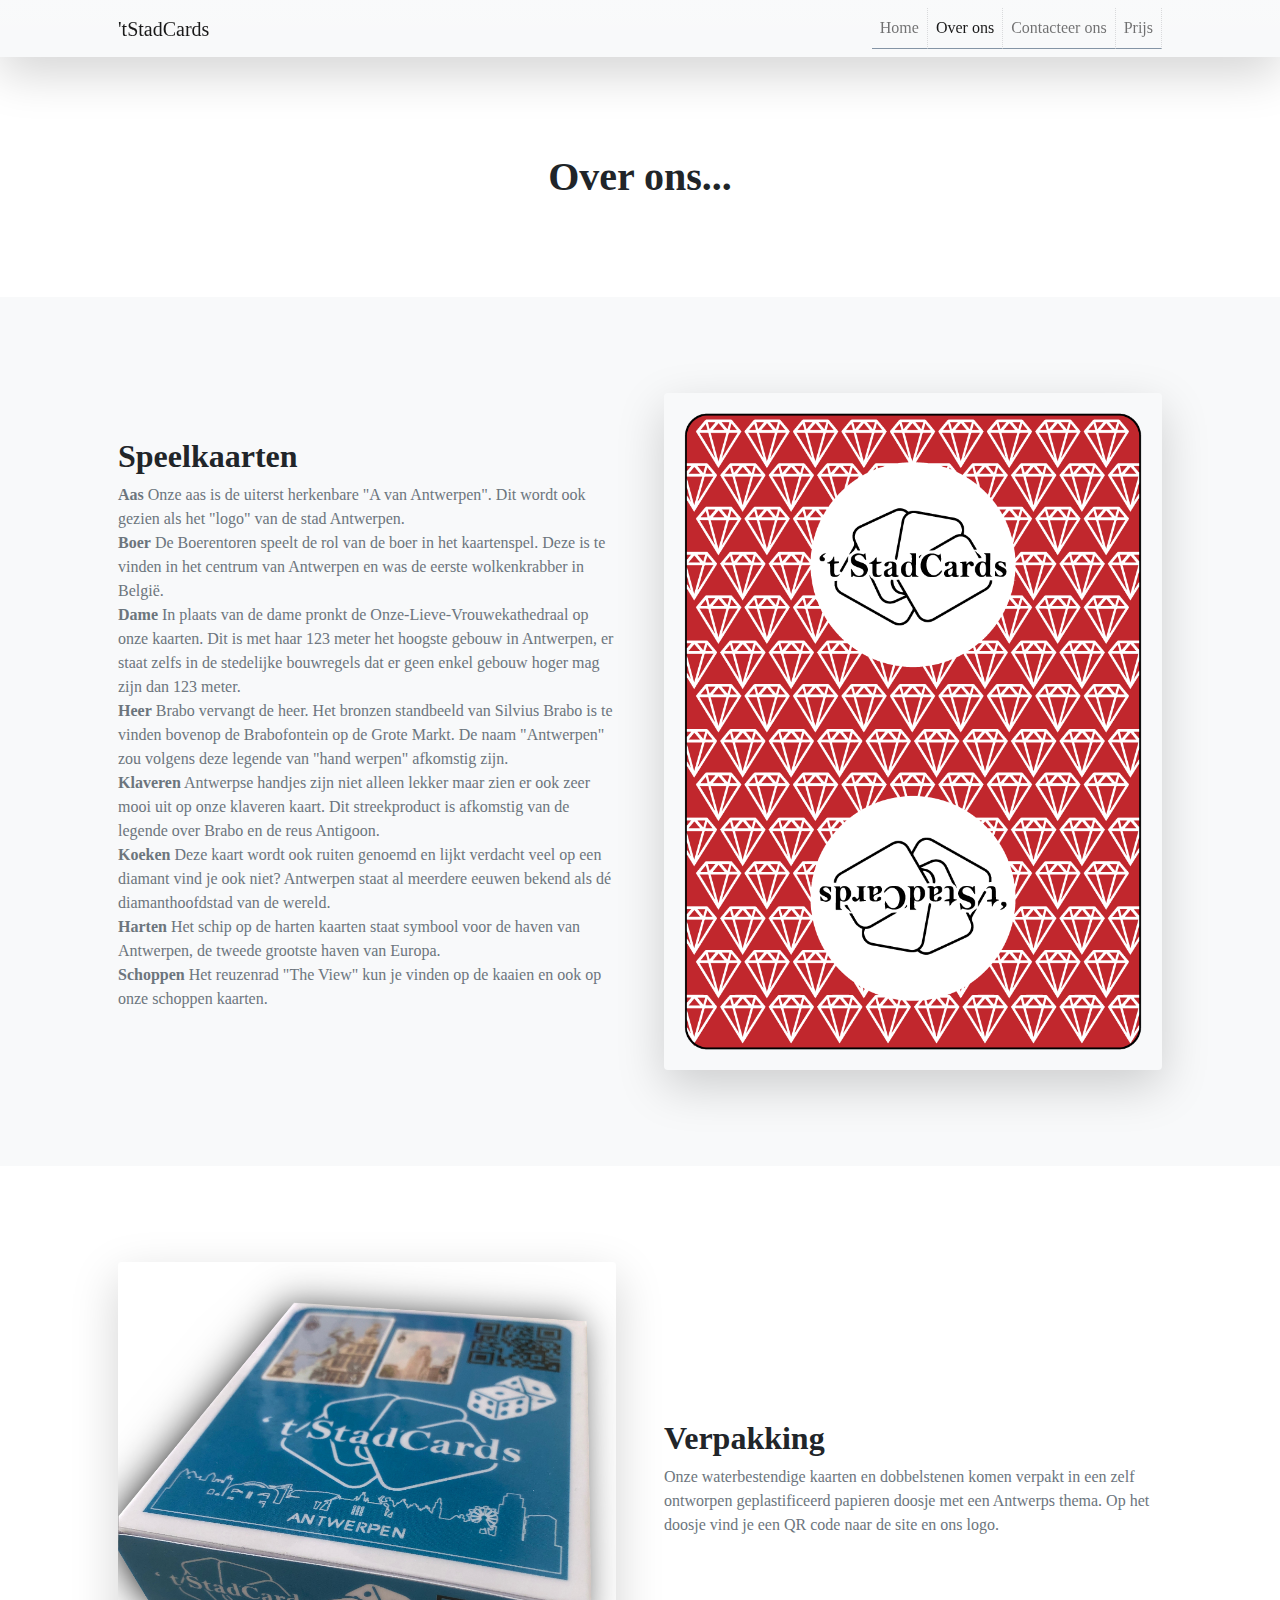
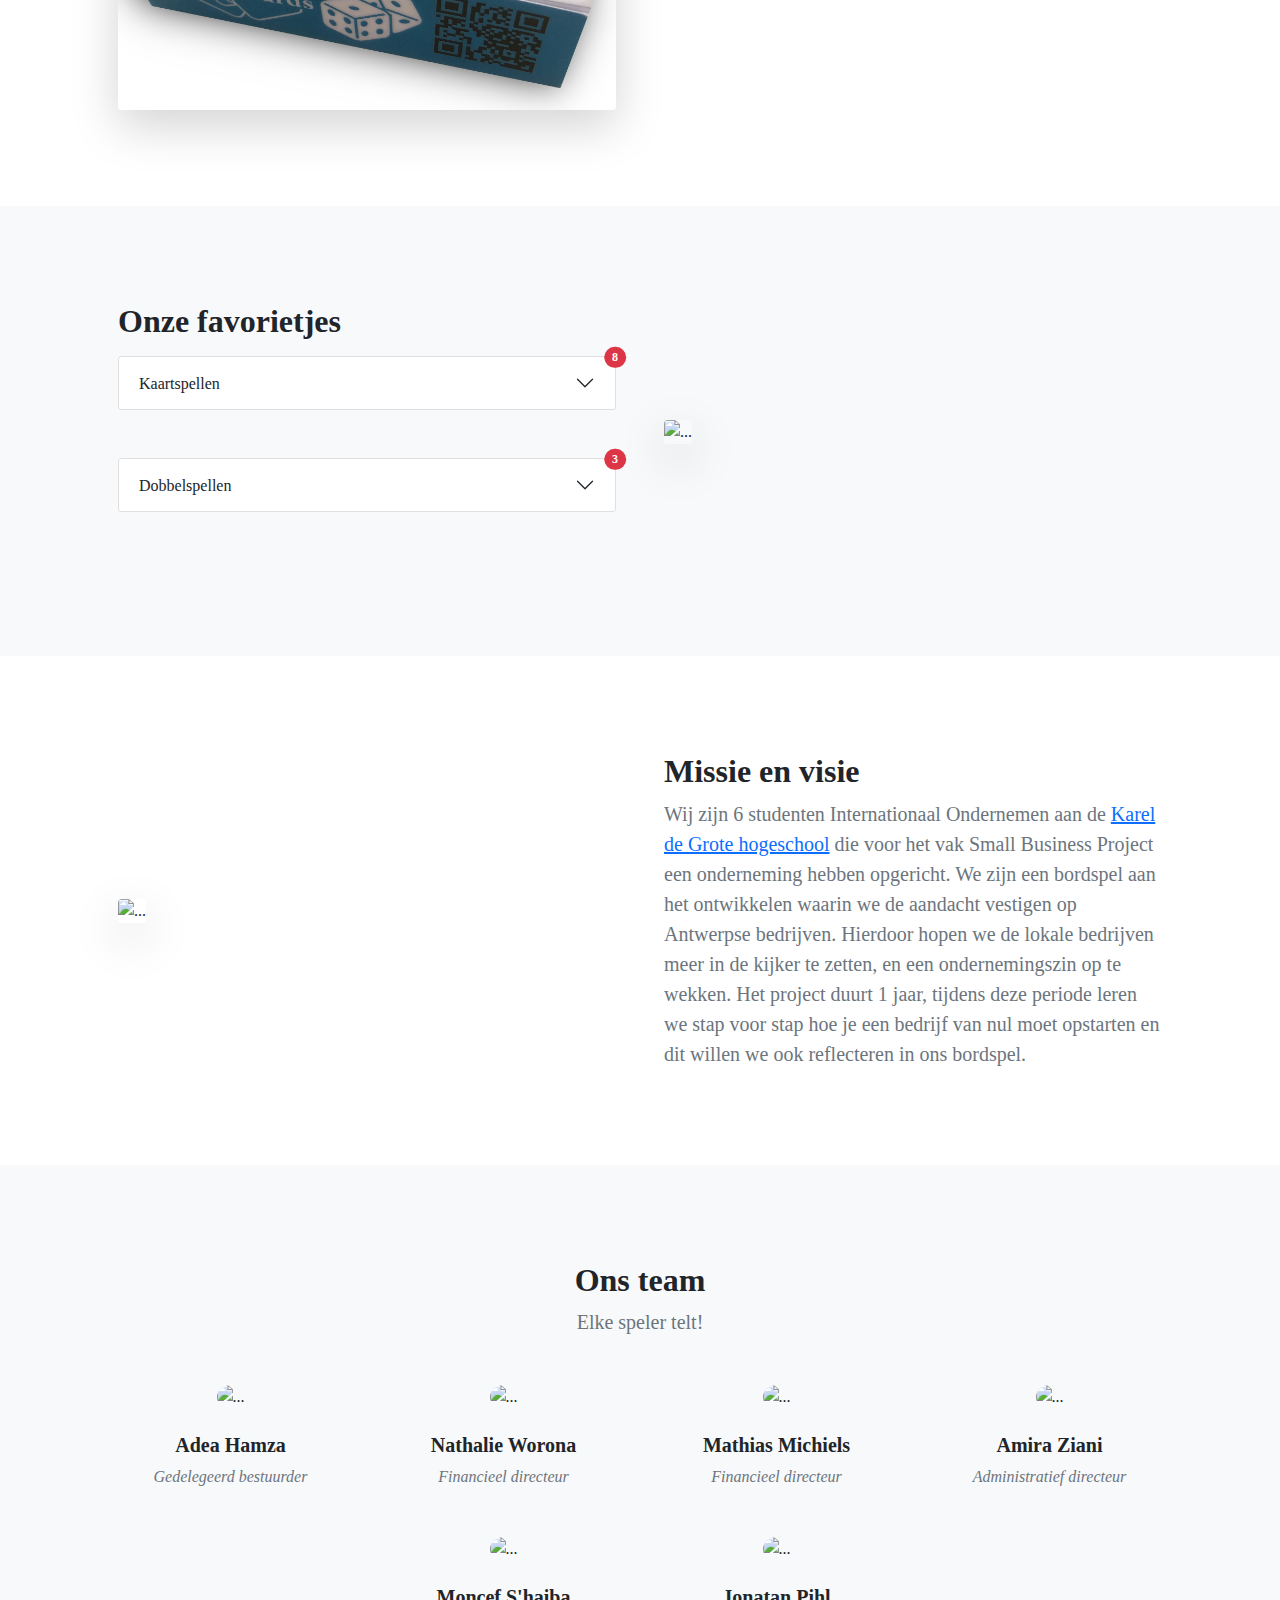
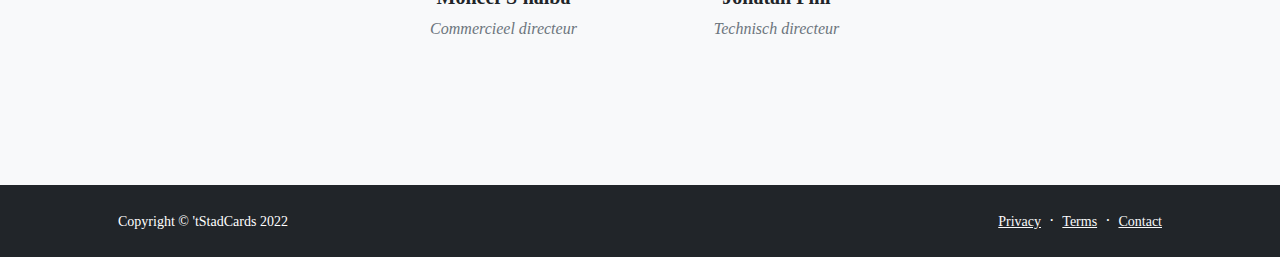
==== commit cced366e: "update cleanup" ====
--- a/about.html
+++ b/about.html
@@ -78,7 +78,7 @@
                         <div class="col-lg-6">
                             <h2 class="fw-bolder">Verpakking</h2>
                             <p class="lead fw-normal text-muted mb-0">
-                                <p class="fw-normal text-muted mb-0"><b>Verpakking</b> .... </p>
+                                <p class="fw-normal text-muted mb-0"> Onze waterbestendige kaarten en dobbelstenen komen verpakt in een zelf ontworpen geplastificeerd papieren doosje met een Antwerps thema. Op het doosje vind je een QR code naar de site en ons logo. </p>
                                 <!-- <p class="fw-normal text-muted mb-0"><b>Waterpoort:</b> Neen, deze pion is niet de Arc de Triomphe. Dit is de Waterpoort, te vinden op de Gillisplaats in 't Zuid. In 1624 werd ze opgericht als ereboog voor koning Filips IV, de poort is gebouwd op de Vlasmarkt door Hubrecht van den Eynde. Hoewel het onderwerp aan Rubens wordt toegeschreven, is er geen bewijs van zijn betrokkenheid. Ze kreeg de bijnaam “de wandelende poort doordat ze zoveel is verplaatst. </p>
                                 <p class="fw-normal text-muted mb-0"><b>Boerentoren:</b> Iedereen die al eens in Antwerpen is geweest zal dit gebouw zeker al eens hebben gezien. Het bouwwerk was voltooid in 1931 en was de eerste wolkenkrabber in België en destijds ook het hoogste torengebouw in Europa. Vroeger in Antwerpen werd ook gezegd dat hij zijn naam heeft gekregen doordat hij gebouwd was met het geld dat gestolen was van de boeren. </p>
                                 <p class="fw-normal text-muted mb-0"><b>Brabofontein:</b> Het bronzen standbeeld van Silvius Brabo te vinden voor het stadhuis op de Grote Markt is zonder sprake een van de meest iconische bezienswaardigheden van Antwerpen. Afkomstig van de legende van Brabo waar er een reus is genaamd Druon Antigoon die de hand van onwillige tolbetalers afhakte en in de Schelde wierp. Brabo doodde de reus en hakte diens hand af, welke hij in de rivier gooide. Antwerpen zou volgens deze legende van “Hand werpen” afkomstig zijn. </p>
@@ -102,7 +102,7 @@
                             <p class="lead fw-normal text-muted mb-0">
                                 <div class="accordion mb-5" id="accordionMain_kaart">
                                     <div class="accordion-item">
-                                        <h3 class="accordion-header" id="headingMain"><button class="accordion-button collapsed" type="button" data-bs-toggle="collapse" data-bs-target="#collapseMain" aria-expanded="false" aria-controls="collapseMain">Kaartspellen <div class="position-absolute top-0 start-100 translate-middle badge rounded-pill bg-danger">10</div></button></h3>
+                                        <h3 class="accordion-header" id="headingMain"><button class="accordion-button collapsed" type="button" data-bs-toggle="collapse" data-bs-target="#collapseMain" aria-expanded="false" aria-controls="collapseMain">Kaartspellen <div class="position-absolute top-0 start-100 translate-middle badge rounded-pill bg-danger">8</div></button></h3>
                                         <div class="accordion-collapse collapse" id="collapseMain" aria-labelledby="headingMain" data-bs-parent="#accordionMain_kaart">
                                             <div class="accordion-body">
                                                 <div class="accordion mb-5" id="accordion_kaart">
@@ -117,7 +117,7 @@
                                                                 <p><strong>Wat heb je nodig voor Paardenrace?</strong><br>
                                                                 Je hebt de volgende dingen nodig bij het drankspel paardenrace:
                                                                 <ul>
-                                                                    <li>Een pakje speelkaarten zonder jokers (zie onze speciale edities kaartspellen)</li>
+                                                                    <li>Een pakje speelkaarten zonder jokers</li>
                                                                     <li>Drank: bier, wijn en/of shots</li>
                                                                     <li>Een gezellige groep spelers van 4 personen</li>
                                                                 </ul>
@@ -180,11 +180,6 @@
                                                                 <strong>Spelregels</strong>
                                                                 <p>Het kaartspel kan met meerdere spelers worden gespeeld. Iedereen speelt individueel tegen de bank (de dealer). Allereerst krijgt elke speler één kaart gedeeld, met de waarde naar boven zodat iedereen deze van elkaar kan zien. Ook de dealer ontvangt 1 kaart. Echter wordt deze kaart gesloten opgelegd. Vervolgens krijgen alle spelers, wederom zichtbaar voor iedereen, nog een kaart gedeeld. Ook de dealer krijgt er een kaart bij. Beginnend vanaf de speler links van de dealer, mogen alle spelers beslissen of ze nog een kaart gedeeld willen krijgen om te proberen zo dicht mogelijk bij 21 te geraken. Als iedereen voorzien is van extra kaarten, wordt de hand van de dealer verder gespeeld. De dealer is verplicht een extra kaart te nemen bij 16 of minder, en zal passen bij 17 of meer.</p>
                                                                 <p>Je wint als de dealer een lager totaal heeft dan jij, of als de dealer zichzelf dood koopt, oftewel "busts". Hebben jij en de dealer een gelijk totaal? Dan blijft je inzet staan en win je niet, maar verlies je ook niet.</p>
-
-                                                                <strong>Strategie</strong>
-                                                                <p>Heb je de spelregels van Blackjack helemaal onder knie? Dan komt het aan op een goede strategie. Om er voor te zorgen dat je jouw winst met blackjack maximaliseert zijn er strategieën bedacht.</p>
-                                                                <p>De beste blackjack strategieën vind je <a target="_blank" href="https://www.top-casino.nl/casino-spelen/blackjack-strategie/" data-bs-toggle="tooltip" data-bs-html="true" data-bs-title="Blackjack strategie hier..." data-bs-placement="bottom">hier</a> of <a target="_blank" href="https://www.thegameroom.nl/casino-spellen/blackjack/" data-bs-toggle="tooltip" data-bs-html="true" data-bs-title="... of hier." data-bs-placement="bottom">hier</a>.</p>
-
                                                             </div>
                                                         </div>
                                                     </div>
@@ -209,7 +204,7 @@
                                                             </div>
                                                         </div>
                                                     </div>
-                                                    <div class="accordion-item">
+                                                    <!-- <div class="accordion-item">
                                                         <h3 class="accordion-header" id="heading5"><button class="accordion-button collapsed" type="button" data-bs-toggle="collapse" data-bs-target="#collapse5" aria-expanded="false" aria-controls="collapse5">Mexen</button></h3>
                                                         <div class="accordion-collapse collapse" id="collapse5" aria-labelledby="heading5" data-bs-parent="#accordion_kaart">
                                                             <div class="accordion-body">
@@ -217,7 +212,7 @@
                                                                 <p>...</p>
                                                             </div>
                                                         </div>
-                                                    </div>
+                                                    </div> -->
                                                     <div class="accordion-item">
                                                         <h3 class="accordion-header" id="heading6"><button class="accordion-button collapsed" type="button" data-bs-toggle="collapse" data-bs-target="#collapse6" aria-expanded="false" aria-controls="collapse6">Wippen</button></h3>
                                                         <div class="accordion-collapse collapse" id="collapse6" aria-labelledby="heading6" data-bs-parent="#accordion_kaart">
@@ -336,15 +331,15 @@
                                                             </div>
                                                         </div>
                                                     </div>
-                                                    <div class="accordion-item">
+                                                    <!-- <div class="accordion-item">
                                                         <h3 class="accordion-header" id="heading10"><button class="accordion-button collapsed" type="button" data-bs-toggle="collapse" data-bs-target="#collapse10" aria-expanded="false" aria-controls="collapse10">F*ck you</button></h3>
                                                         <div class="accordion-collapse collapse" id="collapse10" aria-labelledby="heading10" data-bs-parent="#accordion_kaart">
                                                             <div class="accordion-body">
-                                                                <!--can it be? https://drankspelletjes.be/drankspelletjes/87 -->
+                                                                --can it be? https://drankspelletjes.be/drankspelletjes/87 --
                                                                 <strong><p>"F*ck the dealer</strong>"...?</p>
                                                             </div>
                                                         </div>
-                                                    </div>
+                                                    </div> -->
                                                 </div>
                                                
                                             </div>
@@ -358,7 +353,7 @@
                                 
                                 <div class="accordion mb-5" id="accordionMain_dobbel">
                                     <div class="accordion-item">
-                                        <h3 class="accordion-header" id="heading_Main"><button class="accordion-button collapsed" type="button" data-bs-toggle="collapse" data-bs-target="#collapse_Main" aria-expanded="false" aria-controls="collapse_Main">Dobbelspellen <div class="position-absolute top-0 start-100 translate-middle badge rounded-pill bg-danger">4</div></button></h3>
+                                        <h3 class="accordion-header" id="heading_Main"><button class="accordion-button collapsed" type="button" data-bs-toggle="collapse" data-bs-target="#collapse_Main" aria-expanded="false" aria-controls="collapse_Main">Dobbelspellen <div class="position-absolute top-0 start-100 translate-middle badge rounded-pill bg-danger">3</div></button></h3>
                                         <div class="accordion-collapse collapse" id="collapse_Main" aria-labelledby="heading_Main" data-bs-parent="#accordionMain_dobbel">
                                             <div class="accordion-body">
                                                 <div class="accordion mb-5" id="accordion_dobbel">
@@ -428,7 +423,7 @@
                                                             </div>
                                                         </div>
                                                     </div>
-                                                    <div class="accordion-item">
+                                                    <!-- <div class="accordion-item">
                                                         <h3 class="accordion-header" id="headingThree_2"><button class="accordion-button collapsed" type="button" data-bs-toggle="collapse" data-bs-target="#collapseThree_2" aria-expanded="false" aria-controls="collapseThree_2">Chuck-a-luck</button></h3>
                                                         <div class="accordion-collapse collapse" id="collapseThree_2" aria-labelledby="headingThree_2" data-bs-parent="#accordion_dobbel">
                                                             <div class="accordion-body">
@@ -436,7 +431,7 @@
                                                                 <p>...</p>
                                                             </div>
                                                         </div>
-                                                    </div>
+                                                    </div> -->
                                                     <div class="accordion-item">
                                                         <h3 class="accordion-header" id="headingFour_2"><button class="accordion-button collapsed" type="button" data-bs-toggle="collapse" data-bs-target="#collapseFour_2" aria-expanded="false" aria-controls="collapseFour_2">Kassie-zes</button></h3>
                                                         <div class="accordion-collapse collapse" id="collapseFour_2" aria-labelledby="headingFour_2" data-bs-parent="#accordion_dobbel">
